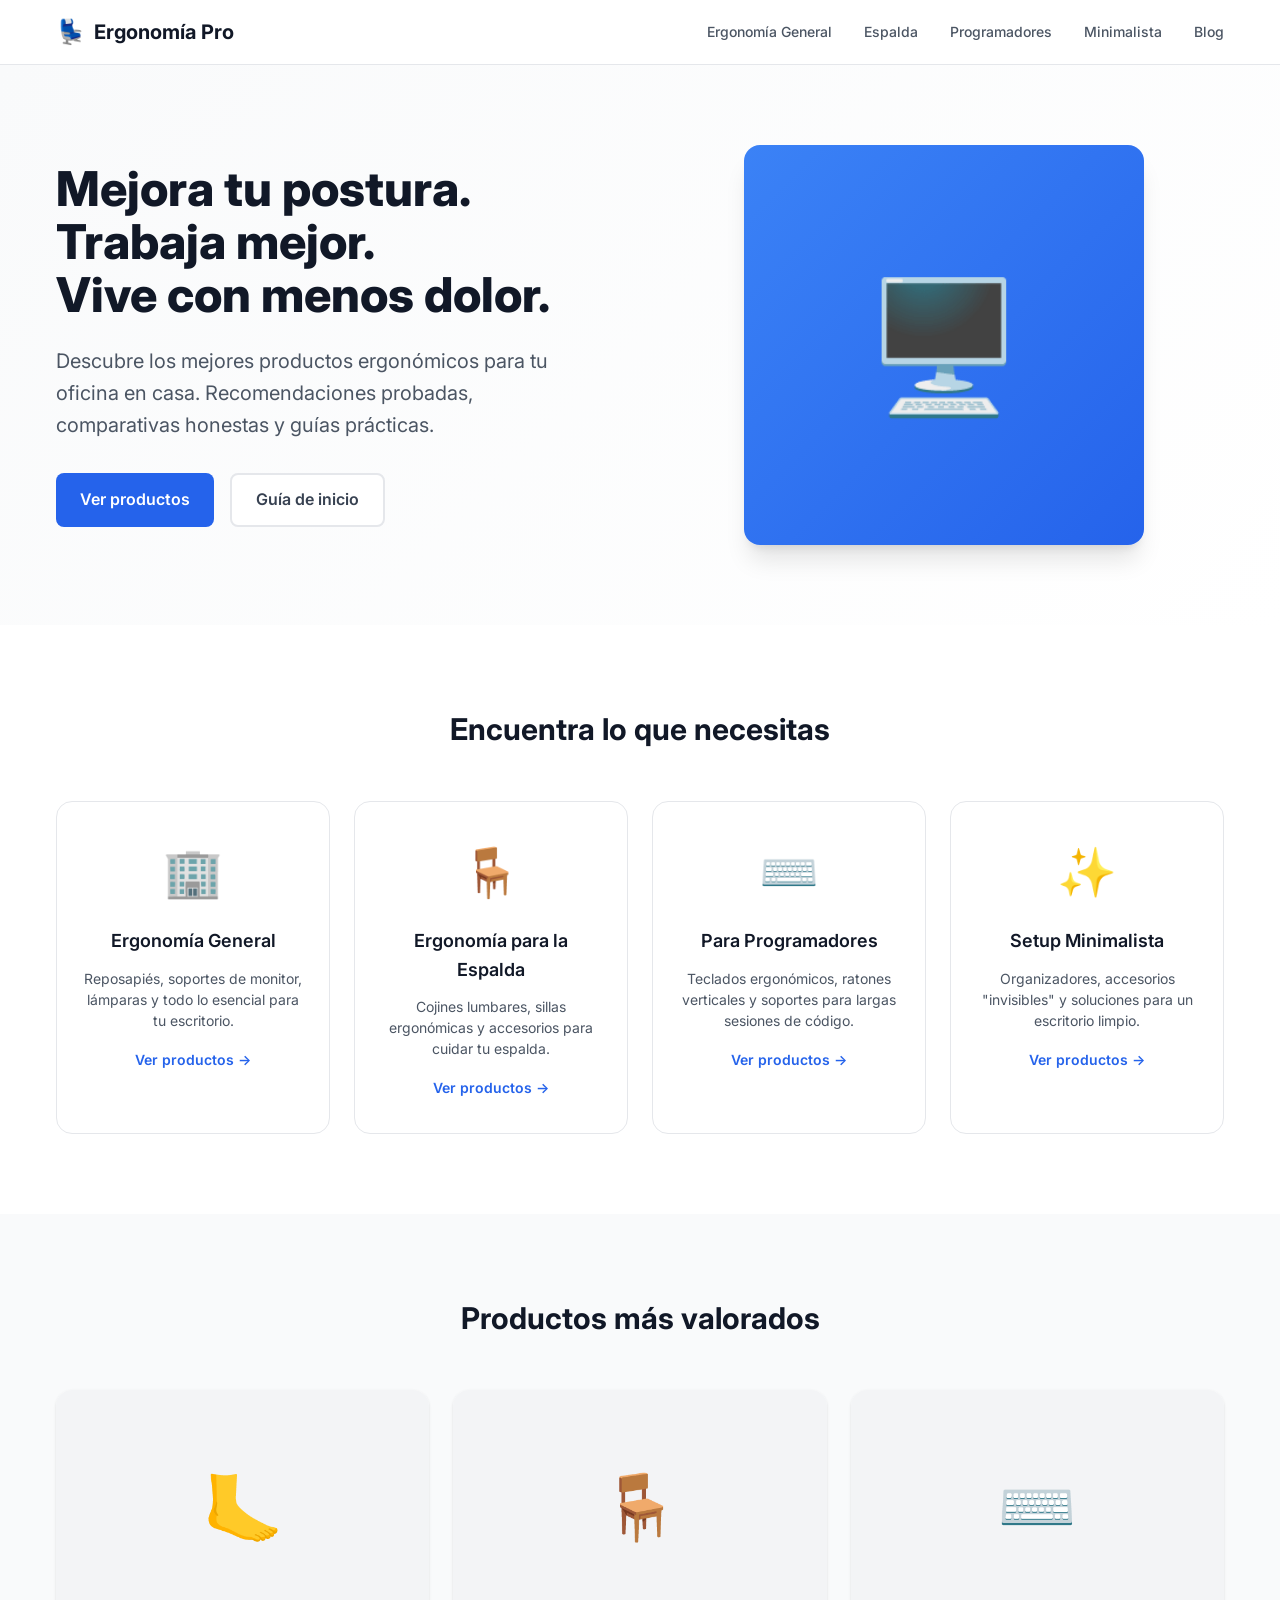
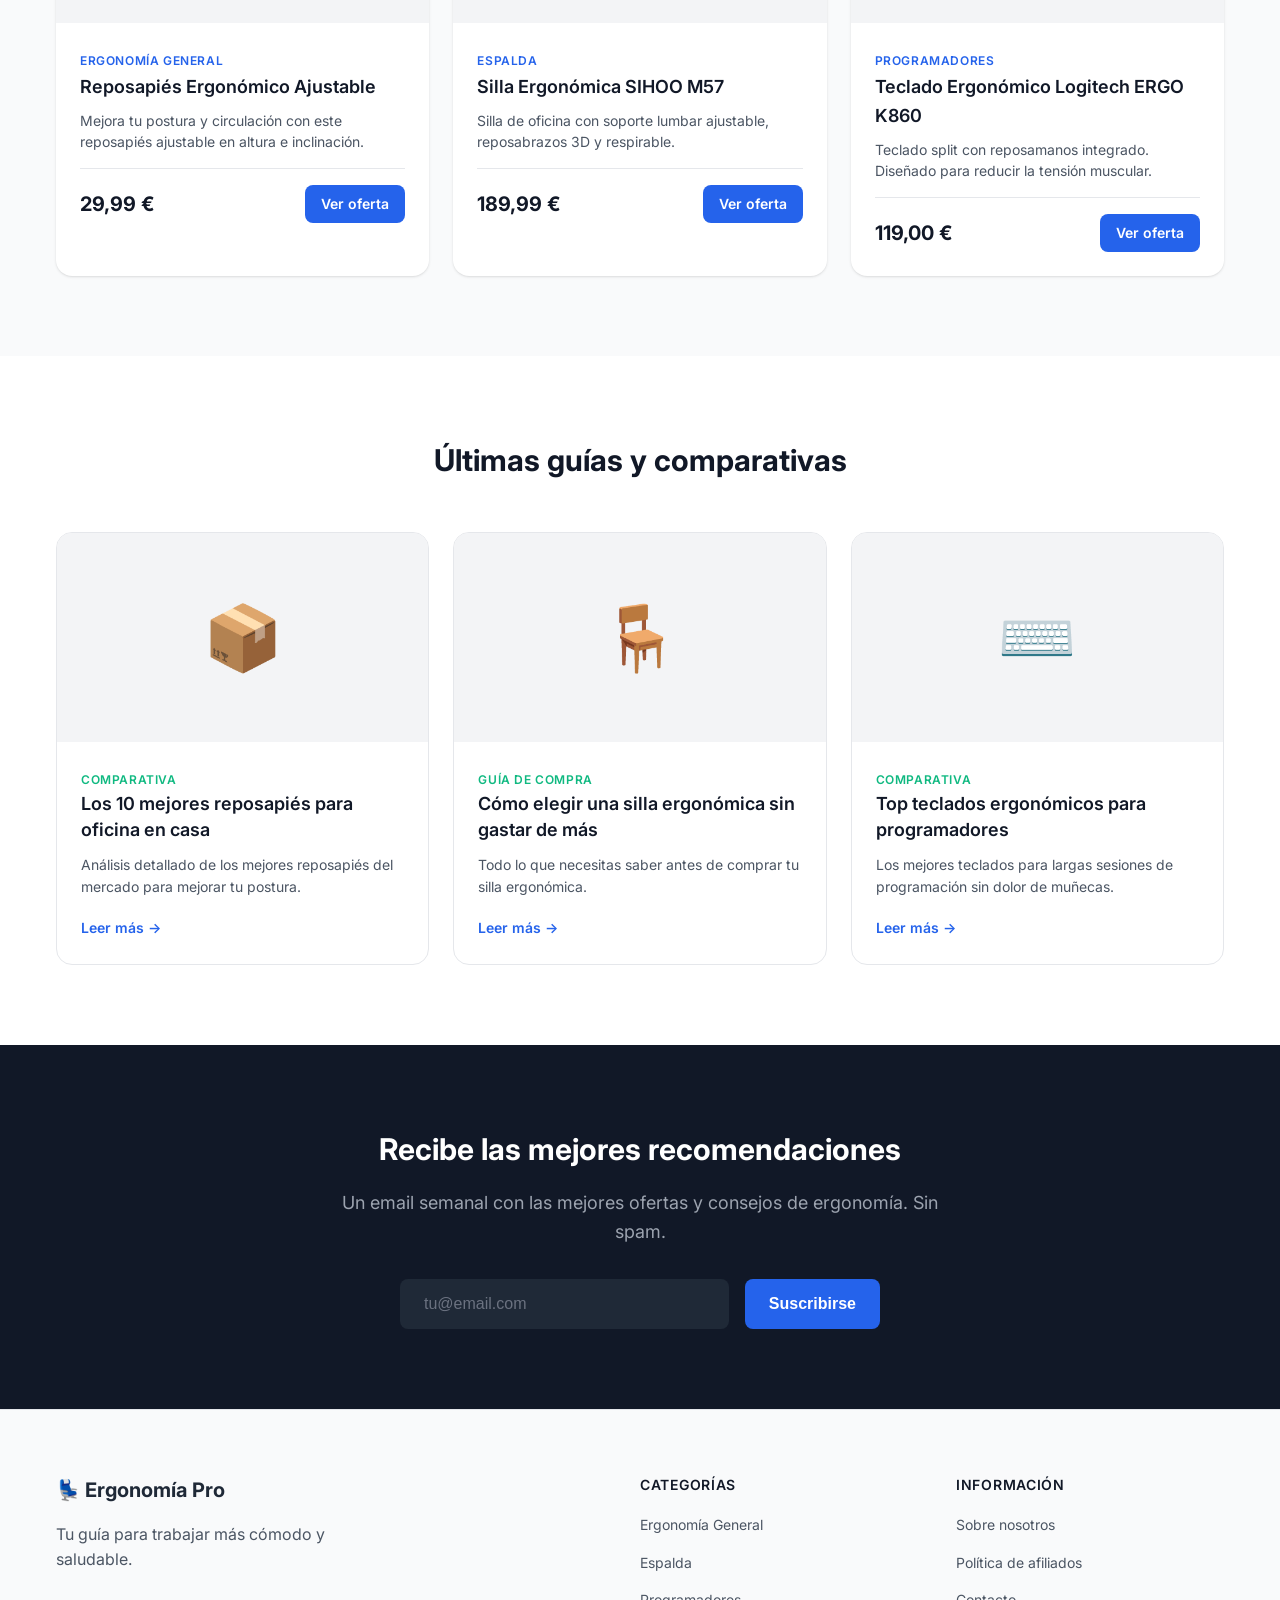
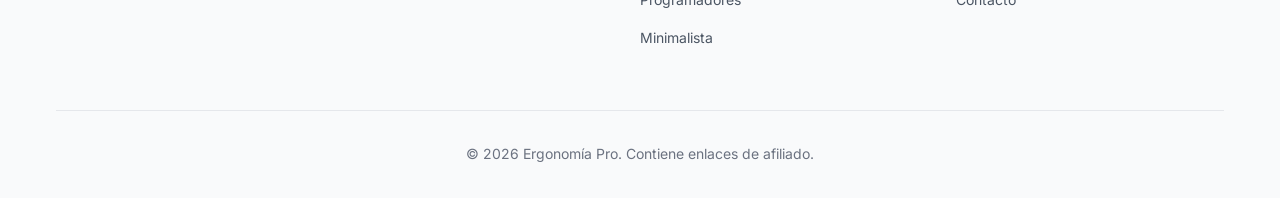
==== index.html @ 806cee35 "Initial commit: estructura base del sitio ergonomia-web" ====
<!DOCTYPE html>
<html lang="es">
<head>
    <meta charset="UTF-8">
    <meta name="viewport" content="width=device-width, initial-scale=1.0">
    <meta name="description" content="Descubre los mejores productos ergonómicos para tu oficina. Trabaja más cómodo, reduce el dolor y mejora tu postura con nuestras recomendaciones.">
    <title>Ergonomía Pro | Mejora tu postura, trabaja mejor</title>
    <link rel="stylesheet" href="css/styles.css">
    <link rel="preconnect" href="https://fonts.googleapis.com">
    <link rel="preconnect" href="https://fonts.gstatic.com" crossorigin>
    <link href="https://fonts.googleapis.com/css2?family=Inter:wght@400;500;600;700&display=swap" rel="stylesheet">
</head>
<body>
    <!-- Header -->
    <header class="header">
        <div class="container">
            <nav class="nav">
                <a href="/" class="logo">
                    <span class="logo-icon">💺</span>
                    <span class="logo-text">Ergonomía Pro</span>
                </a>
                <button class="nav-toggle" aria-label="Menú" id="navToggle">
                    <span></span>
                    <span></span>
                    <span></span>
                </button>
                <ul class="nav-menu" id="navMenu">
                    <li><a href="categorias/general.html">Ergonomía General</a></li>
                    <li><a href="categorias/espalda.html">Espalda</a></li>
                    <li><a href="categorias/programadores.html">Programadores</a></li>
                    <li><a href="categorias/minimalista.html">Minimalista</a></li>
                    <li><a href="articulos/">Blog</a></li>
                </ul>
            </nav>
        </div>
    </header>

    <!-- Hero Section -->
    <section class="hero">
        <div class="container">
            <div class="hero-content">
                <h1>Mejora tu postura.<br>Trabaja mejor.<br>Vive con menos dolor.</h1>
                <p class="hero-subtitle">Descubre los mejores productos ergonómicos para tu oficina en casa. Recomendaciones probadas, comparativas honestas y guías prácticas.</p>
                <div class="hero-cta">
                    <a href="#categorias" class="btn btn-primary">Ver productos</a>
                    <a href="articulos/guia-completa-escritorio.html" class="btn btn-secondary">Guía de inicio</a>
                </div>
            </div>
            <div class="hero-image">
                <div class="hero-placeholder">🖥️</div>
            </div>
        </div>
    </section>

    <!-- Categorías Destacadas -->
    <section class="categories" id="categorias">
        <div class="container">
            <h2 class="section-title">Encuentra lo que necesitas</h2>
            <div class="categories-grid">
                <!-- Ergonomía General -->
                <a href="categorias/general.html" class="category-card">
                    <div class="category-icon">🏢</div>
                    <h3>Ergonomía General</h3>
                    <p>Reposapiés, soportes de monitor, lámparas y todo lo esencial para tu escritorio.</p>
                    <span class="category-link">Ver productos →</span>
                </a>

                <!-- Espalda -->
                <a href="categorias/espalda.html" class="category-card">
                    <div class="category-icon">🪑</div>
                    <h3>Ergonomía para la Espalda</h3>
                    <p>Cojines lumbares, sillas ergonómicas y accesorios para cuidar tu espalda.</p>
                    <span class="category-link">Ver productos →</span>
                </a>

                <!-- Programadores -->
                <a href="categorias/programadores.html" class="category-card">
                    <div class="category-icon">⌨️</div>
                    <h3>Para Programadores</h3>
                    <p>Teclados ergonómicos, ratones verticales y soportes para largas sesiones de código.</p>
                    <span class="category-link">Ver productos →</span>
                </a>

                <!-- Minimalista -->
                <a href="categorias/minimalista.html" class="category-card">
                    <div class="category-icon">✨</div>
                    <h3>Setup Minimalista</h3>
                    <p>Organizadores, accesorios "invisibles" y soluciones para un escritorio limpio.</p>
                    <span class="category-link">Ver productos →</span>
                </a>
            </div>
        </div>
    </section>

    <!-- Productos Destacados -->
    <section class="featured-products">
        <div class="container">
            <h2 class="section-title">Productos más valorados</h2>
            <div class="products-grid" id="featuredProducts">
                <!-- Los productos se cargarán dinámicamente con JS -->
            </div>
        </div>
    </section>

    <!-- Artículos Recientes -->
    <section class="latest-articles">
        <div class="container">
            <h2 class="section-title">Últimas guías y comparativas</h2>
            <div class="articles-grid">
                <article class="article-card">
                    <div class="article-image">📦</div>
                    <div class="article-content">
                        <span class="article-category">Comparativa</span>
                        <h3>Los 10 mejores reposapiés para oficina en casa</h3>
                        <p>Análisis detallado de los mejores reposapiés del mercado para mejorar tu postura.</p>
                        <a href="articulos/mejores-reposapies.html" class="article-link">Leer más →</a>
                    </div>
                </article>

                <article class="article-card">
                    <div class="article-image">🪑</div>
                    <div class="article-content">
                        <span class="article-category">Guía de compra</span>
                        <h3>Cómo elegir una silla ergonómica sin gastar de más</h3>
                        <p>Todo lo que necesitas saber antes de comprar tu silla ergonómica.</p>
                        <a href="articulos/como-elegir-silla-ergonomica.html" class="article-link">Leer más →</a>
                    </div>
                </article>

                <article class="article-card">
                    <div class="article-image">⌨️</div>
                    <div class="article-content">
                        <span class="article-category">Comparativa</span>
                        <h3>Top teclados ergonómicos para programadores</h3>
                        <p>Los mejores teclados para largas sesiones de programación sin dolor de muñecas.</p>
                        <a href="articulos/teclados-ergonomicos-programadores.html" class="article-link">Leer más →</a>
                    </div>
                </article>
            </div>
        </div>
    </section>

    <!-- Newsletter -->
    <section class="newsletter">
        <div class="container">
            <div class="newsletter-content">
                <h2>Recibe las mejores recomendaciones</h2>
                <p>Un email semanal con las mejores ofertas y consejos de ergonomía. Sin spam.</p>
                <form class="newsletter-form" id="newsletterForm">
                    <input type="email" placeholder="tu@email.com" required aria-label="Tu email">
                    <button type="submit" class="btn btn-primary">Suscribirse</button>
                </form>
            </div>
        </div>
    </section>

    <!-- Footer -->
    <footer class="footer">
        <div class="container">
            <div class="footer-grid">
                <div class="footer-brand">
                    <span class="logo-icon">💺</span>
                    <span class="logo-text">Ergonomía Pro</span>
                    <p>Tu guía para trabajar más cómodo y saludable.</p>
                </div>
                <div class="footer-links">
                    <h4>Categorías</h4>
                    <ul>
                        <li><a href="categorias/general.html">Ergonomía General</a></li>
                        <li><a href="categorias/espalda.html">Espalda</a></li>
                        <li><a href="categorias/programadores.html">Programadores</a></li>
                        <li><a href="categorias/minimalista.html">Minimalista</a></li>
                    </ul>
                </div>
                <div class="footer-links">
                    <h4>Información</h4>
                    <ul>
                        <li><a href="sobre.html">Sobre nosotros</a></li>
                        <li><a href="afiliados.html">Política de afiliados</a></li>
                        <li><a href="contacto.html">Contacto</a></li>
                    </ul>
                </div>
            </div>
            <div class="footer-bottom">
                <p>&copy; 2026 Ergonomía Pro. Contiene enlaces de afiliado.</p>
            </div>
        </div>
    </footer>

    <script src="js/main.js"></script>
</body>
</html>
---- css/styles.css ----
/* ============================================
   ERGONOMÍA PRO - Estilos Principales
   ============================================ */

/* ─── Variables CSS ──────────────────────── */
:root {
    /* Colores principales */
    --color-primary: #2563eb;
    --color-primary-dark: #1d4ed8;
    --color-primary-light: #3b82f6;
    
    /* Colores secundarios */
    --color-secondary: #10b981;
    --color-secondary-dark: #059669;
    
    /* Colores neutros */
    --color-gray-50: #f9fafb;
    --color-gray-100: #f3f4f6;
    --color-gray-200: #e5e7eb;
    --color-gray-300: #d1d5db;
    --color-gray-400: #9ca3af;
    --color-gray-500: #6b7280;
    --color-gray-600: #4b5563;
    --color-gray-700: #374151;
    --color-gray-800: #1f2937;
    --color-gray-900: #111827;
    
    /* Colores de estado */
    --color-success: #22c55e;
    --color-warning: #f59e0b;
    --color-error: #ef4444;
    
    /* Tipografía */
    --font-family: 'Inter', -apple-system, BlinkMacSystemFont, 'Segoe UI', sans-serif;
    --font-size-xs: 0.75rem;
    --font-size-sm: 0.875rem;
    --font-size-base: 1rem;
    --font-size-lg: 1.125rem;
    --font-size-xl: 1.25rem;
    --font-size-2xl: 1.5rem;
    --font-size-3xl: 1.875rem;
    --font-size-4xl: 2.25rem;
    --font-size-5xl: 3rem;
    
    /* Espaciado */
    --spacing-1: 0.25rem;
    --spacing-2: 0.5rem;
    --spacing-3: 0.75rem;
    --spacing-4: 1rem;
    --spacing-5: 1.25rem;
    --spacing-6: 1.5rem;
    --spacing-8: 2rem;
    --spacing-10: 2.5rem;
    --spacing-12: 3rem;
    --spacing-16: 4rem;
    --spacing-20: 5rem;
    
    /* Layout */
    --container-max-width: 1200px;
    --container-padding: 1rem;
    --border-radius: 0.5rem;
    --border-radius-lg: 1rem;
    
    /* Sombras */
    --shadow-sm: 0 1px 2px 0 rgb(0 0 0 / 0.05);
    --shadow: 0 1px 3px 0 rgb(0 0 0 / 0.1), 0 1px 2px -1px rgb(0 0 0 / 0.1);
    --shadow-md: 0 4px 6px -1px rgb(0 0 0 / 0.1), 0 2px 4px -2px rgb(0 0 0 / 0.1);
    --shadow-lg: 0 10px 15px -3px rgb(0 0 0 / 0.1), 0 4px 6px -4px rgb(0 0 0 / 0.1);
    --shadow-xl: 0 20px 25px -5px rgb(0 0 0 / 0.1), 0 8px 10px -6px rgb(0 0 0 / 0.1);
    
    /* Transiciones */
    --transition-fast: 150ms ease;
    --transition-base: 250ms ease;
}

/* ─── Reset y Base ───────────────────────── */
*, *::before, *::after {
    box-sizing: border-box;
    margin: 0;
    padding: 0;
}

html {
    scroll-behavior: smooth;
}

body {
    font-family: var(--font-family);
    font-size: var(--font-size-base);
    line-height: 1.6;
    color: var(--color-gray-800);
    background-color: #ffffff;
}

img {
    max-width: 100%;
    height: auto;
    display: block;
}

a {
    color: inherit;
    text-decoration: none;
}

ul {
    list-style: none;
}

/* ─── Utilidades ─────────────────────────── */
.container {
    max-width: var(--container-max-width);
    margin: 0 auto;
    padding: 0 var(--container-padding);
}

.section-title {
    font-size: var(--font-size-3xl);
    font-weight: 700;
    text-align: center;
    margin-bottom: var(--spacing-12);
    color: var(--color-gray-900);
}

@media (max-width: 768px) {
    .section-title {
        font-size: var(--font-size-2xl);
        margin-bottom: var(--spacing-8);
    }
}

/* ─── Botones ────────────────────────────── */
.btn {
    display: inline-flex;
    align-items: center;
    justify-content: center;
    padding: var(--spacing-3) var(--spacing-6);
    font-size: var(--font-size-base);
    font-weight: 600;
    border-radius: var(--border-radius);
    transition: all var(--transition-fast);
    cursor: pointer;
    border: none;
}

.btn-primary {
    background-color: var(--color-primary);
    color: white;
}

.btn-primary:hover {
    background-color: var(--color-primary-dark);
    transform: translateY(-1px);
    box-shadow: var(--shadow-md);
}

.btn-secondary {
    background-color: white;
    color: var(--color-gray-700);
    border: 2px solid var(--color-gray-200);
}

.btn-secondary:hover {
    border-color: var(--color-gray-300);
    background-color: var(--color-gray-50);
}

/* ─── Header ─────────────────────────────── */
.header {
    position: sticky;
    top: 0;
    background-color: rgba(255, 255, 255, 0.95);
    backdrop-filter: blur(10px);
    border-bottom: 1px solid var(--color-gray-200);
    z-index: 100;
}

.nav {
    display: flex;
    align-items: center;
    justify-content: space-between;
    height: 64px;
}

.logo {
    display: flex;
    align-items: center;
    gap: var(--spacing-2);
    font-weight: 700;
    font-size: var(--font-size-xl);
    color: var(--color-gray-900);
}

.logo-icon {
    font-size: 1.5rem;
}

.nav-menu {
    display: flex;
    gap: var(--spacing-8);
}

.nav-menu a {
    font-size: var(--font-size-sm);
    font-weight: 500;
    color: var(--color-gray-600);
    transition: color var(--transition-fast);
}

.nav-menu a:hover {
    color: var(--color-primary);
}

.nav-toggle {
    display: none;
    flex-direction: column;
    gap: 4px;
    background: none;
    border: none;
    cursor: pointer;
    padding: var(--spacing-2);
}

.nav-toggle span {
    display: block;
    width: 24px;
    height: 2px;
    background-color: var(--color-gray-700);
    transition: all var(--transition-fast);
}

@media (max-width: 768px) {
    .nav-menu {
        position: fixed;
        top: 64px;
        left: 0;
        right: 0;
        background-color: white;
        flex-direction: column;
        padding: var(--spacing-6);
        gap: var(--spacing-4);
        border-bottom: 1px solid var(--color-gray-200);
        transform: translateY(-100%);
        opacity: 0;
        visibility: hidden;
        transition: all var(--transition-base);
    }
    
    .nav-menu.active {
        transform: translateY(0);
        opacity: 1;
        visibility: visible;
    }
    
    .nav-toggle {
        display: flex;
    }
}

/* ─── Hero Section ───────────────────────── */
.hero {
    padding: var(--spacing-20) 0;
    background: linear-gradient(135deg, var(--color-gray-50) 0%, #ffffff 100%);
}

.hero .container {
    display: grid;
    grid-template-columns: 1fr 1fr;
    gap: var(--spacing-12);
    align-items: center;
}

.hero h1 {
    font-size: var(--font-size-5xl);
    font-weight: 800;
    line-height: 1.1;
    color: var(--color-gray-900);
    margin-bottom: var(--spacing-6);
}

.hero-subtitle {
    font-size: var(--font-size-xl);
    color: var(--color-gray-600);
    margin-bottom: var(--spacing-8);
    max-width: 540px;
}

.hero-cta {
    display: flex;
    gap: var(--spacing-4);
}

.hero-image {
    display: flex;
    justify-content: center;
    align-items: center;
}

.hero-placeholder {
    width: 100%;
    max-width: 400px;
    aspect-ratio: 1;
    background: linear-gradient(135deg, var(--color-primary-light) 0%, var(--color-primary) 100%);
    border-radius: var(--border-radius-lg);
    display: flex;
    align-items: center;
    justify-content: center;
    font-size: 8rem;
    box-shadow: var(--shadow-xl);
}

@media (max-width: 768px) {
    .hero {
        padding: var(--spacing-12) 0;
    }
    
    .hero .container {
        grid-template-columns: 1fr;
        text-align: center;
    }
    
    .hero h1 {
        font-size: var(--font-size-4xl);
    }
    
    .hero-subtitle {
        margin-left: auto;
        margin-right: auto;
    }
    
    .hero-cta {
        justify-content: center;
        flex-wrap: wrap;
    }
    
    .hero-image {
        order: -1;
    }
    
    .hero-placeholder {
        max-width: 200px;
        font-size: 4rem;
    }
}

/* ─── Categories Section ─────────────────── */
.categories {
    padding: var(--spacing-20) 0;
}

.categories-grid {
    display: grid;
    grid-template-columns: repeat(4, 1fr);
    gap: var(--spacing-6);
}

.category-card {
    background-color: white;
    border: 1px solid var(--color-gray-200);
    border-radius: var(--border-radius-lg);
    padding: var(--spacing-8) var(--spacing-6);
    text-align: center;
    transition: all var(--transition-base);
}

.category-card:hover {
    border-color: var(--color-primary-light);
    box-shadow: var(--shadow-lg);
    transform: translateY(-4px);
}

.category-icon {
    font-size: 3rem;
    margin-bottom: var(--spacing-4);
}

.category-card h3 {
    font-size: var(--font-size-lg);
    font-weight: 600;
    color: var(--color-gray-900);
    margin-bottom: var(--spacing-3);
}

.category-card p {
    font-size: var(--font-size-sm);
    color: var(--color-gray-600);
    margin-bottom: var(--spacing-4);
    line-height: 1.5;
}

.category-link {
    font-size: var(--font-size-sm);
    font-weight: 600;
    color: var(--color-primary);
}

@media (max-width: 1024px) {
    .categories-grid {
        grid-template-columns: repeat(2, 1fr);
    }
}

@media (max-width: 640px) {
    .categories-grid {
        grid-template-columns: 1fr;
    }
}

/* ─── Featured Products ──────────────────── */
.featured-products {
    padding: var(--spacing-20) 0;
    background-color: var(--color-gray-50);
}

.products-grid {
    display: grid;
    grid-template-columns: repeat(3, 1fr);
    gap: var(--spacing-6);
}

.product-card {
    background-color: white;
    border-radius: var(--border-radius-lg);
    overflow: hidden;
    box-shadow: var(--shadow);
    transition: all var(--transition-base);
}

.product-card:hover {
    box-shadow: var(--shadow-lg);
    transform: translateY(-4px);
}

.product-image {
    aspect-ratio: 16/10;
    background-color: var(--color-gray-100);
    display: flex;
    align-items: center;
    justify-content: center;
    font-size: 4rem;
}

.product-content {
    padding: var(--spacing-6);
}

.product-category {
    font-size: var(--font-size-xs);
    font-weight: 600;
    text-transform: uppercase;
    letter-spacing: 0.05em;
    color: var(--color-primary);
    margin-bottom: var(--spacing-2);
}

.product-card h3 {
    font-size: var(--font-size-lg);
    font-weight: 600;
    color: var(--color-gray-900);
    margin-bottom: var(--spacing-2);
}

.product-description {
    font-size: var(--font-size-sm);
    color: var(--color-gray-600);
    margin-bottom: var(--spacing-4);
    line-height: 1.5;
}

.product-meta {
    display: flex;
    align-items: center;
    justify-content: space-between;
    margin-top: var(--spacing-4);
    padding-top: var(--spacing-4);
    border-top: 1px solid var(--color-gray-200);
}

.product-price {
    font-size: var(--font-size-xl);
    font-weight: 700;
    color: var(--color-gray-900);
}

.product-button {
    padding: var(--spacing-2) var(--spacing-4);
    font-size: var(--font-size-sm);
}

@media (max-width: 1024px) {
    .products-grid {
        grid-template-columns: repeat(2, 1fr);
    }
}

@media (max-width: 640px) {
    .products-grid {
        grid-template-columns: 1fr;
    }
}

/* ─── Latest Articles ────────────────────── */
.latest-articles {
    padding: var(--spacing-20) 0;
}

.articles-grid {
    display: grid;
    grid-template-columns: repeat(3, 1fr);
    gap: var(--spacing-6);
}

.article-card {
    background-color: white;
    border: 1px solid var(--color-gray-200);
    border-radius: var(--border-radius-lg);
    overflow: hidden;
    transition: all var(--transition-base);
}

.article-card:hover {
    border-color: var(--color-gray-300);
    box-shadow: var(--shadow-md);
}

.article-image {
    aspect-ratio: 16/9;
    background-color: var(--color-gray-100);
    display: flex;
    align-items: center;
    justify-content: center;
    font-size: 4rem;
}

.article-content {
    padding: var(--spacing-6);
}

.article-category {
    font-size: var(--font-size-xs);
    font-weight: 600;
    text-transform: uppercase;
    letter-spacing: 0.05em;
    color: var(--color-secondary);
    margin-bottom: var(--spacing-2);
}

.article-card h3 {
    font-size: var(--font-size-lg);
    font-weight: 600;
    color: var(--color-gray-900);
    margin-bottom: var(--spacing-3);
    line-height: 1.4;
}

.article-card p {
    font-size: var(--font-size-sm);
    color: var(--color-gray-600);
    margin-bottom: var(--spacing-4);
    line-height: 1.6;
}

.article-link {
    font-size: var(--font-size-sm);
    font-weight: 600;
    color: var(--color-primary);
}

.article-link:hover {
    text-decoration: underline;
}

@media (max-width: 1024px) {
    .articles-grid {
        grid-template-columns: repeat(2, 1fr);
    }
}

@media (max-width: 640px) {
    .articles-grid {
        grid-template-columns: 1fr;
    }
}

/* ─── Newsletter ─────────────────────────── */
.newsletter {
    padding: var(--spacing-20) 0;
    background-color: var(--color-gray-900);
    color: white;
}

.newsletter-content {
    max-width: 600px;
    margin: 0 auto;
    text-align: center;
}

.newsletter h2 {
    font-size: var(--font-size-3xl);
    font-weight: 700;
    margin-bottom: var(--spacing-4);
}

.newsletter p {
    font-size: var(--font-size-lg);
    color: var(--color-gray-400);
    margin-bottom: var(--spacing-8);
}

.newsletter-form {
    display: flex;
    gap: var(--spacing-4);
    max-width: 480px;
    margin: 0 auto;
}

.newsletter-form input {
    flex: 1;
    padding: var(--spacing-4) var(--spacing-6);
    font-size: var(--font-size-base);
    border: none;
    border-radius: var(--border-radius);
    background-color: var(--color-gray-800);
    color: white;
}

.newsletter-form input::placeholder {
    color: var(--color-gray-500);
}

.newsletter-form input:focus {
    outline: 2px solid var(--color-primary);
    outline-offset: 2px;
}

@media (max-width: 640px) {
    .newsletter-form {
        flex-direction: column;
    }
    
    .newsletter h2 {
        font-size: var(--font-size-2xl);
    }
}

/* ─── Footer ─────────────────────────────── */
.footer {
    padding: var(--spacing-16) 0 var(--spacing-8);
    background-color: var(--color-gray-50);
    border-top: 1px solid var(--color-gray-200);
}

.footer-grid {
    display: grid;
    grid-template-columns: 2fr 1fr 1fr;
    gap: var(--spacing-12);
    margin-bottom: var(--spacing-12);
}

.footer-brand .logo-icon,
.footer-brand .logo-text {
    font-size: var(--font-size-xl);
    font-weight: 700;
}

.footer-brand p {
    margin-top: var(--spacing-4);
    color: var(--color-gray-600);
    max-width: 280px;
}

.footer-links h4 {
    font-size: var(--font-size-sm);
    font-weight: 600;
    text-transform: uppercase;
    letter-spacing: 0.05em;
    color: var(--color-gray-900);
    margin-bottom: var(--spacing-4);
}

.footer-links li {
    margin-bottom: var(--spacing-3);
}

.footer-links a {
    font-size: var(--font-size-sm);
    color: var(--color-gray-600);
    transition: color var(--transition-fast);
}

.footer-links a:hover {
    color: var(--color-primary);
}

.footer-bottom {
    padding-top: var(--spacing-8);
    border-top: 1px solid var(--color-gray-200);
    text-align: center;
}

.footer-bottom p {
    font-size: var(--font-size-sm);
    color: var(--color-gray-500);
}

@media (max-width: 768px) {
    .footer-grid {
        grid-template-columns: 1fr;
        gap: var(--spacing-8);
    }
    
    .footer-brand p {
        max-width: none;
    }
}
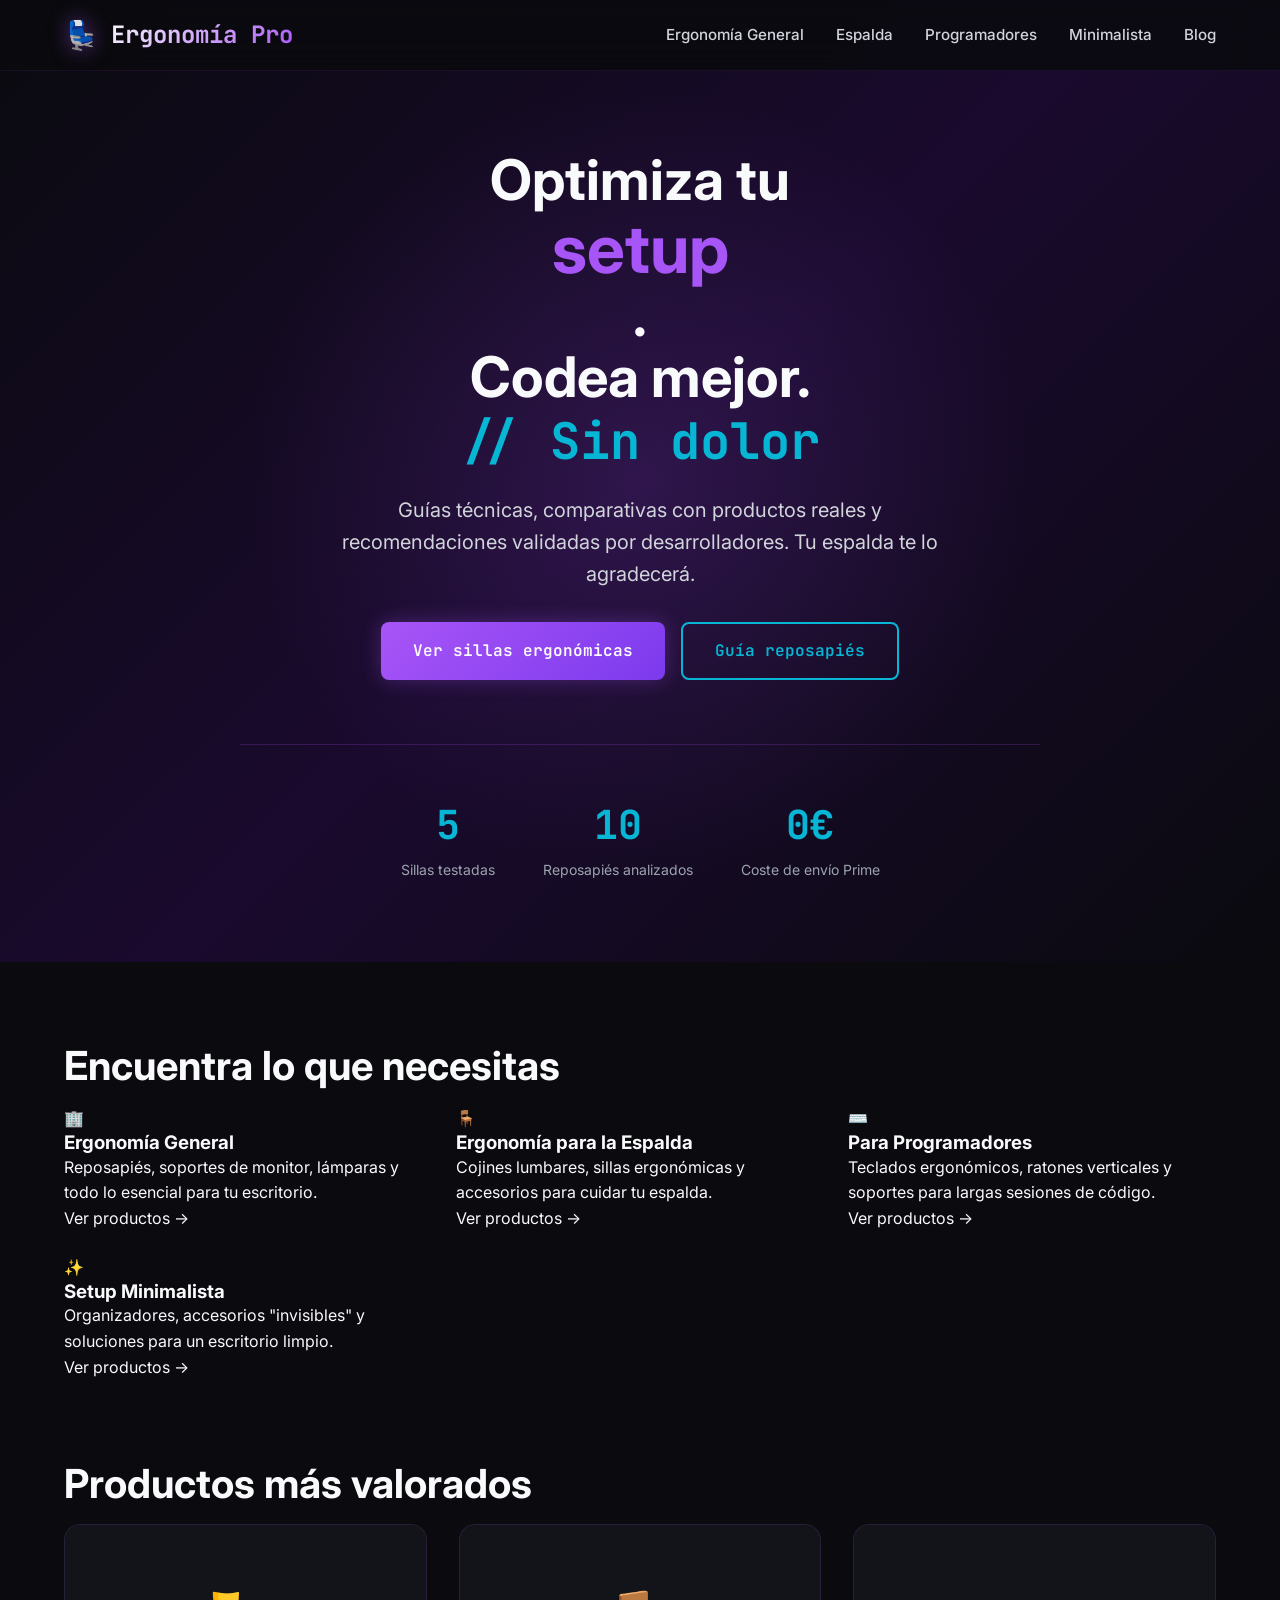
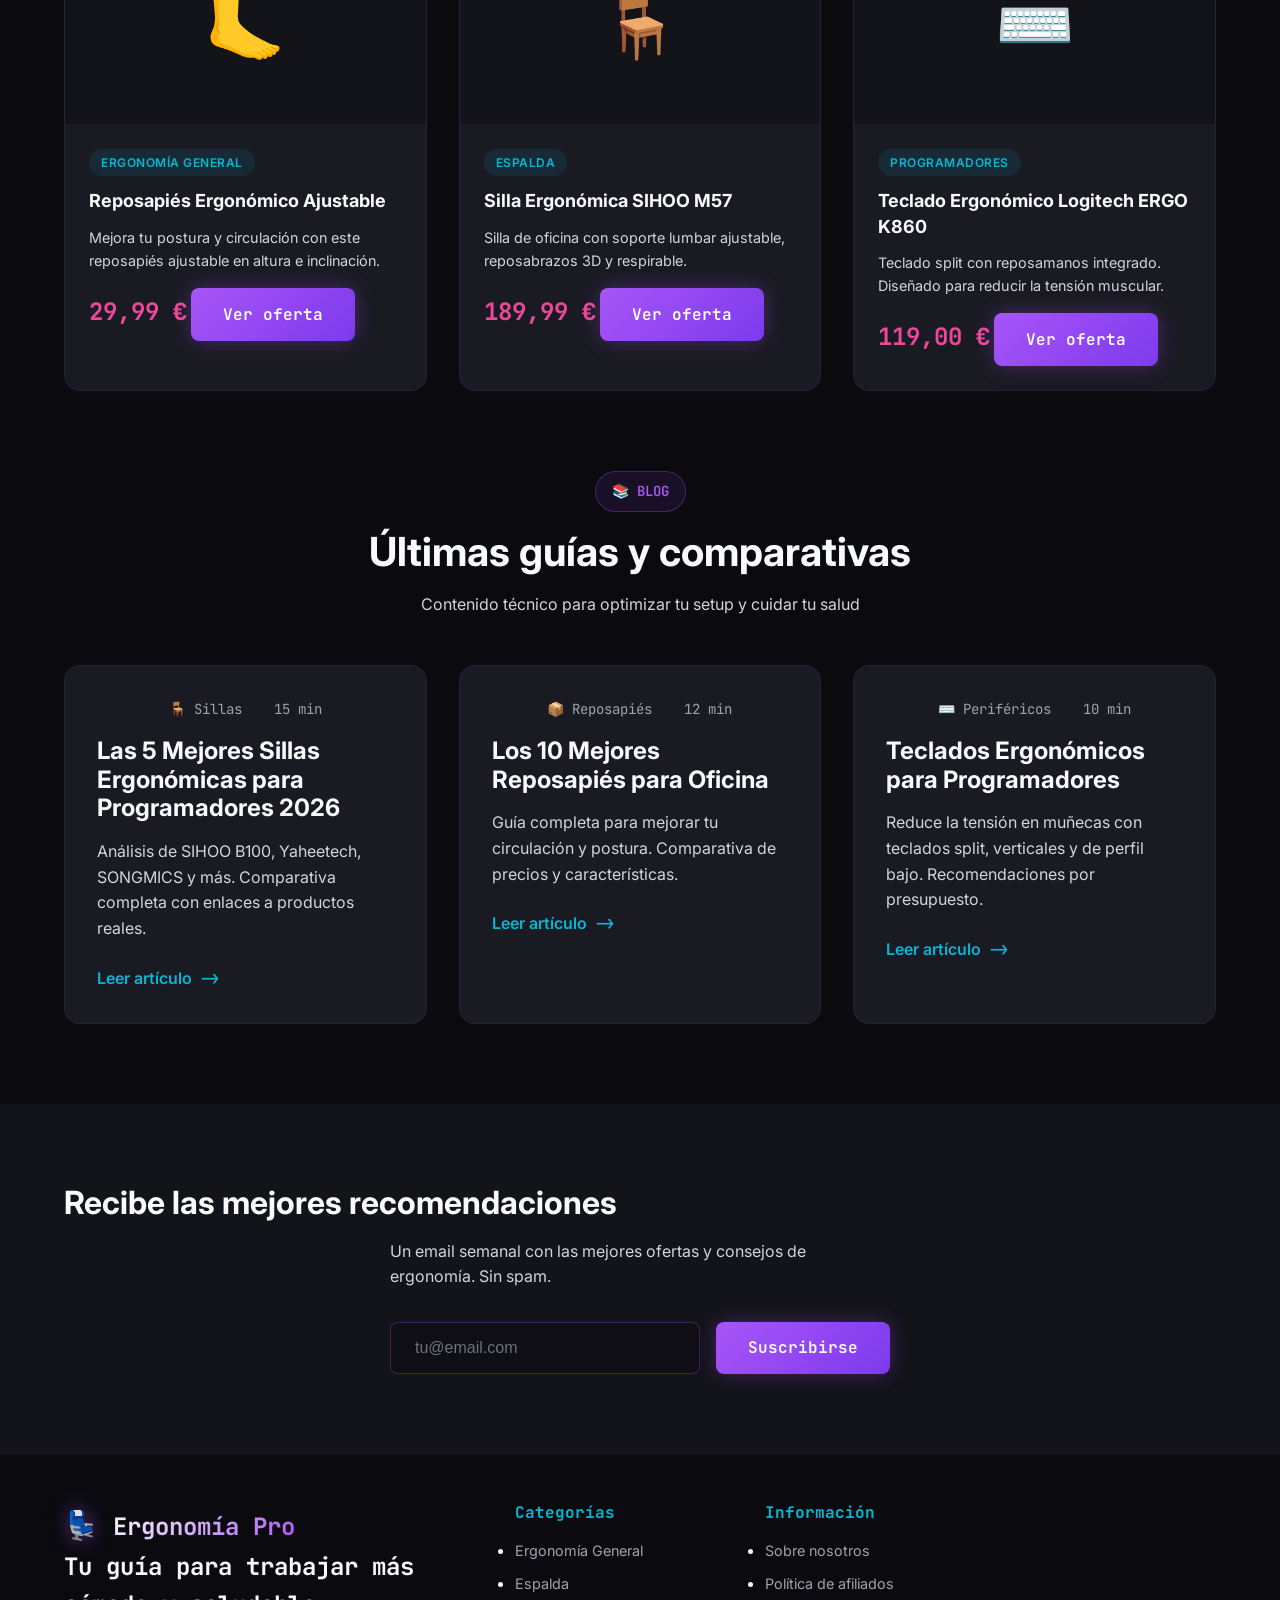
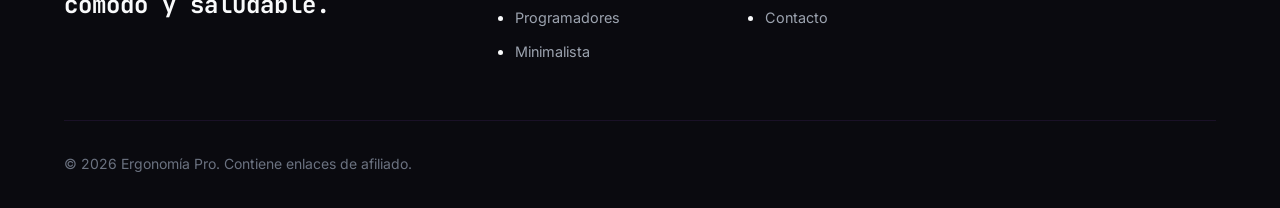
==== commit d1cf1093: "Tema Dark Tech: nuevo CSS + artículo sillas + todas las páginas actualizadas" ====
--- a/index.html
+++ b/index.html
@@ -5,10 +5,10 @@
     <meta name="viewport" content="width=device-width, initial-scale=1.0">
     <meta name="description" content="Descubre los mejores productos ergonómicos para tu oficina. Trabaja más cómodo, reduce el dolor y mejora tu postura con nuestras recomendaciones.">
     <title>Ergonomía Pro | Mejora tu postura, trabaja mejor</title>
-    <link rel="stylesheet" href="css/styles.css">
+    <link rel="stylesheet" href="./css/styles-dark.css">
     <link rel="preconnect" href="https://fonts.googleapis.com">
     <link rel="preconnect" href="https://fonts.gstatic.com" crossorigin>
-    <link href="https://fonts.googleapis.com/css2?family=Inter:wght@400;500;600;700&display=swap" rel="stylesheet">
+    <link href="https://fonts.googleapis.com/css2?family=Inter:wght@400;500;600;700&family=JetBrains+Mono:wght@400;500;600;700&display=swap" rel="stylesheet">
 </head>
 <body>
     <!-- Header -->
@@ -25,11 +25,11 @@
                     <span></span>
                 </button>
                 <ul class="nav-menu" id="navMenu">
-                    <li><a href="categorias/general.html">Ergonomía General</a></li>
+                    <li><a href="./categorias/general.html">Ergonomía General</a></li>
                     <li><a href="categorias/espalda.html">Espalda</a></li>
                     <li><a href="categorias/programadores.html">Programadores</a></li>
                     <li><a href="categorias/minimalista.html">Minimalista</a></li>
-                    <li><a href="articulos/">Blog</a></li>
+                    <li><a href="./articulos/">Blog</a></li>
                 </ul>
             </nav>
         </div>
@@ -39,15 +39,26 @@
     <section class="hero">
         <div class="container">
             <div class="hero-content">
-                <h1>Mejora tu postura.<br>Trabaja mejor.<br>Vive con menos dolor.</h1>
-                <p class="hero-subtitle">Descubre los mejores productos ergonómicos para tu oficina en casa. Recomendaciones probadas, comparativas honestas y guías prácticas.</p>
+                <h1>Optimiza tu <span class="highlight-violet">setup</span>.<br>Codea mejor.<br><span class="code-tag">// Sin dolor</span></h1>
+                <p class="hero-subtitle">Guías técnicas, comparativas con productos reales y recomendaciones validadas por desarrolladores. Tu espalda te lo agradecerá.</p>
                 <div class="hero-cta">
-                    <a href="#categorias" class="btn btn-primary">Ver productos</a>
-                    <a href="articulos/guia-completa-escritorio.html" class="btn btn-secondary">Guía de inicio</a>
-                </div>
-            </div>
-            <div class="hero-image">
-                <div class="hero-placeholder">🖥️</div>
+                    <a href="articulos/mejores-sillas-ergonomicas-2026.html" class="btn btn-primary">Ver sillas ergonómicas</a>
+                    <a href="articulos/mejores-reposapies-oficina.html" class="btn btn-secondary">Guía reposapiés</a>
+                </div>
+                <div class="hero-stats">
+                    <div class="stat">
+                        <span class="stat-number">5</span>
+                        <span class="stat-label">Sillas testadas</span>
+                    </div>
+                    <div class="stat">
+                        <span class="stat-number">10</span>
+                        <span class="stat-label">Reposapiés analizados</span>
+                    </div>
+                    <div class="stat">
+                        <span class="stat-number">0€</span>
+                        <span class="stat-label">Coste de envío Prime</span>
+                    </div>
+                </div>
             </div>
         </div>
     </section>
@@ -103,38 +114,42 @@
     </section>
 
     <!-- Artículos Recientes -->
-    <section class="latest-articles">
-        <div class="container">
-            <h2 class="section-title">Últimas guías y comparativas</h2>
+    <section class="articles">
+        <div class="container">
+            <div class="section-header">
+                <span class="section-tag">📚 BLOG</span>
+                <h2 class="section-title">Últimas guías y comparativas</h2>
+                <p class="section-subtitle">Contenido técnico para optimizar tu setup y cuidar tu salud</p>
+            </div>
             <div class="articles-grid">
                 <article class="article-card">
-                    <div class="article-image">📦</div>
-                    <div class="article-content">
-                        <span class="article-category">Comparativa</span>
-                        <h3>Los 10 mejores reposapiés para oficina en casa</h3>
-                        <p>Análisis detallado de los mejores reposapiés del mercado para mejorar tu postura.</p>
-                        <a href="articulos/mejores-reposapies.html" class="article-link">Leer más →</a>
-                    </div>
+                    <div class="article-meta">
+                        <span>🪑 Sillas</span>
+                        <span>15 min</span>
+                    </div>
+                    <h3><a href="articulos/mejores-sillas-ergonomicas-2026.html">Las 5 Mejores Sillas Ergonómicas para Programadores 2026</a></h3>
+                    <p>Análisis de SIHOO B100, Yaheetech, SONGMICS y más. Comparativa completa con enlaces a productos reales.</p>
+                    <a href="articulos/mejores-sillas-ergonomicas-2026.html" class="read-more">Leer artículo</a>
                 </article>
 
                 <article class="article-card">
-                    <div class="article-image">🪑</div>
-                    <div class="article-content">
-                        <span class="article-category">Guía de compra</span>
-                        <h3>Cómo elegir una silla ergonómica sin gastar de más</h3>
-                        <p>Todo lo que necesitas saber antes de comprar tu silla ergonómica.</p>
-                        <a href="articulos/como-elegir-silla-ergonomica.html" class="article-link">Leer más →</a>
-                    </div>
+                    <div class="article-meta">
+                        <span>📦 Reposapiés</span>
+                        <span>12 min</span>
+                    </div>
+                    <h3><a href="articulos/mejores-reposapies-oficina.html">Los 10 Mejores Reposapiés para Oficina</a></h3>
+                    <p>Guía completa para mejorar tu circulación y postura. Comparativa de precios y características.</p>
+                    <a href="articulos/mejores-reposapies-oficina.html" class="read-more">Leer artículo</a>
                 </article>
 
                 <article class="article-card">
-                    <div class="article-image">⌨️</div>
-                    <div class="article-content">
-                        <span class="article-category">Comparativa</span>
-                        <h3>Top teclados ergonómicos para programadores</h3>
-                        <p>Los mejores teclados para largas sesiones de programación sin dolor de muñecas.</p>
-                        <a href="articulos/teclados-ergonomicos-programadores.html" class="article-link">Leer más →</a>
-                    </div>
+                    <div class="article-meta">
+                        <span>⌨️ Periféricos</span>
+                        <span>10 min</span>
+                    </div>
+                    <h3><a href="articulos/teclados-ergonomicos-programadores.html">Teclados Ergonómicos para Programadores</a></h3>
+                    <p>Reduce la tensión en muñecas con teclados split, verticales y de perfil bajo. Recomendaciones por presupuesto.</p>
+                    <a href="articulos/teclados-ergonomicos-programadores.html" class="read-more">Leer artículo</a>
                 </article>
             </div>
         </div>
@@ -175,9 +190,9 @@
                 <div class="footer-links">
                     <h4>Información</h4>
                     <ul>
-                        <li><a href="sobre.html">Sobre nosotros</a></li>
-                        <li><a href="afiliados.html">Política de afiliados</a></li>
-                        <li><a href="contacto.html">Contacto</a></li>
+                        <li><a href="./sobre.html">Sobre nosotros</a></li>
+                        <li><a href="./afiliados.html">Política de afiliados</a></li>
+                        <li><a href="./contacto.html">Contacto</a></li>
                     </ul>
                 </div>
             </div>
@@ -187,6 +202,6 @@
         </div>
     </footer>
 
-    <script src="js/main.js"></script>
+    <script src="./js/main.js"></script>
 </body>
 </html>
--- a/css/styles-dark.css
+++ b/css/styles-dark.css
@@ -0,0 +1,1154 @@
+/* ============================================
+   ERGONOMÍA PRO - DARK TECH THEME
+   Colores: Negro + Violeta + Cyan + Rosa
+   Para programadores y tech lovers
+   ============================================ */
+
+/* ─── CSS Variables ──────────────────────── */
+:root {
+  /* Base Colors */
+  --bg-primary: #0a0a0f;
+  --bg-secondary: #13131a;
+  --bg-card: #1a1a23;
+  --bg-card-hover: #222230;
+  
+  /* Neon Accents */
+  --neon-violet: #a855f7;
+  --neon-violet-dark: #7c3aed;
+  --neon-cyan: #06b6d4;
+  --neon-cyan-dark: #0891b2;
+  --neon-pink: #ec4899;
+  --neon-pink-dark: #db2777;
+  
+  /* Text */
+  --text-primary: #f9fafb;
+  --text-secondary: #d1d5db;
+  --text-muted: #9ca3af;
+  --text-dark: #6b7280;
+  
+  /* Gradients */
+  --gradient-violet: linear-gradient(135deg, #a855f7 0%, #7c3aed 100%);
+  --gradient-cyan: linear-gradient(135deg, #06b6d4 0%, #0891b2 100%);
+  --gradient-pink: linear-gradient(135deg, #ec4899 0%, #db2777 100%);
+  --gradient-card: linear-gradient(145deg, #1a1a23 0%, #13131a 100%);
+  --gradient-hero: linear-gradient(135deg, #0a0a0f 0%, #1a0a2e 50%, #0a0a0f 100%);
+  
+  /* Glow Effects */
+  --glow-violet: 0 0 20px rgba(168, 85, 247, 0.3);
+  --glow-cyan: 0 0 20px rgba(6, 182, 212, 0.3);
+  --glow-pink: 0 0 20px rgba(236, 72, 153, 0.3);
+  
+  /* Fonts */
+  --font-mono: 'JetBrains Mono', 'Fira Code', 'Consolas', monospace;
+  --font-sans: 'Inter', -apple-system, BlinkMacSystemFont, 'Segoe UI', sans-serif;
+  
+  /* Spacing */
+  --container-width: 1200px;
+  --section-padding: 5rem;
+}
+
+/* ─── Reset & Base ───────────────────────── */
+*, *::before, *::after {
+  box-sizing: border-box;
+  margin: 0;
+  padding: 0;
+}
+
+html {
+  scroll-behavior: smooth;
+}
+
+body {
+  font-family: var(--font-sans);
+  background-color: var(--bg-primary);
+  color: var(--text-primary);
+  line-height: 1.6;
+  overflow-x: hidden;
+}
+
+a {
+  color: inherit;
+  text-decoration: none;
+}
+
+img {
+  max-width: 100%;
+  height: auto;
+}
+
+/* ─── Typography ─────────────────────────── */
+h1, h2, h3, h4, h5, h6 {
+  font-weight: 700;
+  line-height: 1.2;
+}
+
+.code-tag {
+  font-family: var(--font-mono);
+  color: var(--neon-cyan);
+  font-size: 0.9em;
+}
+
+.highlight-violet {
+  color: var(--neon-violet);
+}
+
+.highlight-cyan {
+  color: var(--neon-cyan);
+}
+
+.highlight-pink {
+  color: var(--neon-pink);
+}
+
+/* ─── Container ──────────────────────────── */
+.container {
+  max-width: var(--container-width);
+  margin: 0 auto;
+  padding: 0 1.5rem;
+}
+
+/* ─── Header & Navigation ────────────────── */
+.header {
+  background: rgba(10, 10, 15, 0.9);
+  backdrop-filter: blur(20px);
+  border-bottom: 1px solid rgba(168, 85, 247, 0.1);
+  position: fixed;
+  width: 100%;
+  top: 0;
+  z-index: 1000;
+}
+
+.nav {
+  display: flex;
+  justify-content: space-between;
+  align-items: center;
+  height: 70px;
+}
+
+.logo {
+  display: flex;
+  align-items: center;
+  gap: 0.75rem;
+  font-size: 1.5rem;
+  font-weight: 700;
+  font-family: var(--font-mono);
+}
+
+.logo-icon {
+  font-size: 1.75rem;
+  filter: drop-shadow(0 0 10px rgba(168, 85, 247, 0.5));
+}
+
+.logo-text {
+  background: linear-gradient(135deg, var(--text-primary) 0%, var(--neon-violet) 100%);
+  -webkit-background-clip: text;
+  -webkit-text-fill-color: transparent;
+  background-clip: text;
+}
+
+.nav-menu {
+  display: flex;
+  list-style: none;
+  gap: 2rem;
+}
+
+.nav-menu a {
+  color: var(--text-secondary);
+  font-weight: 500;
+  font-size: 0.95rem;
+  position: relative;
+  padding: 0.5rem 0;
+  transition: color 0.3s;
+}
+
+.nav-menu a::after {
+  content: '';
+  position: absolute;
+  bottom: 0;
+  left: 0;
+  width: 0;
+  height: 2px;
+  background: var(--gradient-violet);
+  transition: width 0.3s;
+}
+
+.nav-menu a:hover {
+  color: var(--neon-violet);
+}
+
+.nav-menu a:hover::after {
+  width: 100%;
+}
+
+.nav-toggle {
+  display: none;
+  flex-direction: column;
+  background: none;
+  border: none;
+  cursor: pointer;
+  padding: 0.5rem;
+}
+
+.nav-toggle span {
+  width: 25px;
+  height: 2px;
+  background: var(--text-primary);
+  margin: 3px 0;
+  transition: 0.3s;
+}
+
+/* ─── Buttons ────────────────────────────── */
+.btn {
+  display: inline-flex;
+  align-items: center;
+  justify-content: center;
+  padding: 0.875rem 2rem;
+  border-radius: 0.5rem;
+  font-weight: 600;
+  font-size: 1rem;
+  cursor: pointer;
+  transition: all 0.3s ease;
+  border: none;
+  gap: 0.5rem;
+  font-family: var(--font-mono);
+}
+
+.btn-primary {
+  background: var(--gradient-violet);
+  color: white;
+  box-shadow: var(--glow-violet);
+}
+
+.btn-primary:hover {
+  transform: translateY(-2px);
+  box-shadow: 0 0 30px rgba(168, 85, 247, 0.5);
+}
+
+.btn-secondary {
+  background: transparent;
+  color: var(--neon-cyan);
+  border: 2px solid var(--neon-cyan);
+}
+
+.btn-secondary:hover {
+  background: rgba(6, 182, 212, 0.1);
+  box-shadow: var(--glow-cyan);
+}
+
+.btn-pink {
+  background: var(--gradient-pink);
+  color: white;
+  box-shadow: var(--glow-pink);
+}
+
+.btn-pink:hover {
+  transform: translateY(-2px);
+  box-shadow: 0 0 30px rgba(236, 72, 153, 0.5);
+}
+
+.btn-large {
+  padding: 1rem 2.5rem;
+  font-size: 1.125rem;
+}
+
+.btn-small {
+  padding: 0.5rem 1rem;
+  font-size: 0.875rem;
+}
+
+/* ─── Hero Section ───────────────────────── */
+.hero {
+  background: var(--gradient-hero);
+  padding: calc(var(--section-padding) + 70px) 0 var(--section-padding);
+  position: relative;
+  overflow: hidden;
+}
+
+.hero::before {
+  content: '';
+  position: absolute;
+  top: 50%;
+  left: 50%;
+  transform: translate(-50%, -50%);
+  width: 800px;
+  height: 800px;
+  background: radial-gradient(circle, rgba(168, 85, 247, 0.15) 0%, transparent 70%);
+  pointer-events: none;
+}
+
+.hero-content {
+  text-align: center;
+  max-width: 800px;
+  margin: 0 auto;
+  position: relative;
+  z-index: 1;
+}
+
+.hero h1 {
+  font-size: 3.5rem;
+  margin-bottom: 1.5rem;
+  line-height: 1.1;
+}
+
+.hero h1 .highlight-violet {
+  display: block;
+  font-size: 1.2em;
+}
+
+.hero-subtitle {
+  font-size: 1.25rem;
+  color: var(--text-secondary);
+  margin-bottom: 2rem;
+  max-width: 600px;
+  margin-left: auto;
+  margin-right: auto;
+}
+
+.hero-cta {
+  display: flex;
+  gap: 1rem;
+  justify-content: center;
+  flex-wrap: wrap;
+}
+
+.hero-stats {
+  display: flex;
+  justify-content: center;
+  gap: 3rem;
+  margin-top: 4rem;
+  padding-top: 3rem;
+  border-top: 1px solid rgba(168, 85, 247, 0.2);
+}
+
+.stat {
+  text-align: center;
+}
+
+.stat-number {
+  font-size: 2.5rem;
+  font-weight: 700;
+  color: var(--neon-cyan);
+  font-family: var(--font-mono);
+  display: block;
+}
+
+.stat-label {
+  color: var(--text-muted);
+  font-size: 0.875rem;
+}
+
+/* ─── Section Headers ────────────────────── */
+.section-header {
+  text-align: center;
+  margin-bottom: 3rem;
+}
+
+.section-tag {
+  display: inline-block;
+  padding: 0.5rem 1rem;
+  background: rgba(168, 85, 247, 0.1);
+  border: 1px solid rgba(168, 85, 247, 0.3);
+  border-radius: 2rem;
+  color: var(--neon-violet);
+  font-size: 0.875rem;
+  font-weight: 600;
+  font-family: var(--font-mono);
+  margin-bottom: 1rem;
+}
+
+.section-title {
+  font-size: 2.5rem;
+  margin-bottom: 1rem;
+}
+
+.section-subtitle {
+  color: var(--text-secondary);
+  max-width: 600px;
+  margin: 0 auto;
+}
+
+/* ─── Cards ──────────────────────────────── */
+.card {
+  background: var(--gradient-card);
+  border: 1px solid rgba(168, 85, 247, 0.1);
+  border-radius: 1rem;
+  padding: 1.5rem;
+  transition: all 0.3s ease;
+}
+
+.card:hover {
+  transform: translateY(-5px);
+  border-color: rgba(168, 85, 247, 0.3);
+  box-shadow: var(--glow-violet);
+}
+
+.card-icon {
+  width: 60px;
+  height: 60px;
+  background: rgba(168, 85, 247, 0.1);
+  border-radius: 1rem;
+  display: flex;
+  align-items: center;
+  justify-content: center;
+  font-size: 1.75rem;
+  margin-bottom: 1rem;
+  border: 1px solid rgba(168, 85, 247, 0.2);
+}
+
+.card h3 {
+  font-size: 1.25rem;
+  margin-bottom: 0.75rem;
+}
+
+.card p {
+  color: var(--text-secondary);
+  font-size: 0.95rem;
+}
+
+/* ─── Categories Grid ────────────────────── */
+.categories {
+  padding: var(--section-padding) 0;
+}
+
+.categories-grid {
+  display: grid;
+  grid-template-columns: repeat(auto-fit, minmax(280px, 1fr));
+  gap: 1.5rem;
+}
+
+/* ─── Products Section ───────────────────── */
+.products {
+  padding: var(--section-padding) 0;
+  background: var(--bg-secondary);
+}
+
+.products-grid {
+  display: grid;
+  grid-template-columns: repeat(auto-fill, minmax(300px, 1fr));
+  gap: 2rem;
+}
+
+.product-card {
+  background: var(--bg-card);
+  border: 1px solid rgba(168, 85, 247, 0.1);
+  border-radius: 1rem;
+  overflow: hidden;
+  transition: all 0.3s ease;
+}
+
+.product-card:hover {
+  transform: translateY(-8px);
+  border-color: var(--neon-violet);
+  box-shadow: var(--glow-violet);
+}
+
+.product-image {
+  height: 200px;
+  background: var(--bg-secondary);
+  display: flex;
+  align-items: center;
+  justify-content: center;
+  font-size: 4rem;
+  border-bottom: 1px solid rgba(168, 85, 247, 0.1);
+}
+
+.product-content {
+  padding: 1.5rem;
+}
+
+.product-category {
+  display: inline-block;
+  padding: 0.25rem 0.75rem;
+  background: rgba(6, 182, 212, 0.1);
+  border-radius: 1rem;
+  color: var(--neon-cyan);
+  font-size: 0.75rem;
+  font-weight: 600;
+  text-transform: uppercase;
+  letter-spacing: 0.5px;
+  margin-bottom: 0.75rem;
+}
+
+.product-card h3 {
+  font-size: 1.125rem;
+  margin-bottom: 0.75rem;
+  line-height: 1.4;
+}
+
+.product-description {
+  color: var(--text-secondary);
+  font-size: 0.9rem;
+  margin-bottom: 1rem;
+  display: -webkit-box;
+  -webkit-line-clamp: 2;
+  -webkit-box-orient: vertical;
+  overflow: hidden;
+}
+
+.product-features {
+  display: flex;
+  flex-wrap: wrap;
+  gap: 0.5rem;
+  margin-bottom: 1rem;
+}
+
+.product-feature {
+  display: flex;
+  align-items: center;
+  gap: 0.25rem;
+  font-size: 0.8rem;
+  color: var(--text-muted);
+}
+
+.product-feature::before {
+  content: '>';
+  color: var(--neon-violet);
+  font-family: var(--font-mono);
+}
+
+.product-footer {
+  display: flex;
+  justify-content: space-between;
+  align-items: center;
+  padding-top: 1rem;
+  border-top: 1px solid rgba(168, 85, 247, 0.1);
+}
+
+.product-price {
+  font-size: 1.5rem;
+  font-weight: 700;
+  color: var(--neon-pink);
+  font-family: var(--font-mono);
+}
+
+.product-price span {
+  font-size: 0.875rem;
+  color: var(--text-muted);
+}
+
+/* ─── Articles Section ───────────────────── */
+.articles {
+  padding: var(--section-padding) 0;
+}
+
+.articles-grid {
+  display: grid;
+  grid-template-columns: repeat(auto-fit, minmax(350px, 1fr));
+  gap: 2rem;
+}
+
+.article-card {
+  background: var(--bg-card);
+  border: 1px solid rgba(168, 85, 247, 0.1);
+  border-radius: 1rem;
+  padding: 2rem;
+  transition: all 0.3s ease;
+}
+
+.article-card:hover {
+  border-color: rgba(168, 85, 247, 0.3);
+  box-shadow: var(--glow-violet);
+}
+
+.article-meta {
+  display: flex;
+  gap: 1rem;
+  color: var(--text-muted);
+  font-size: 0.875rem;
+  margin-bottom: 1rem;
+  font-family: var(--font-mono);
+}
+
+.article-card h3 {
+  font-size: 1.5rem;
+  margin-bottom: 1rem;
+}
+
+.article-card h3 a:hover {
+  color: var(--neon-violet);
+}
+
+.article-card p {
+  color: var(--text-secondary);
+  margin-bottom: 1.5rem;
+}
+
+.read-more {
+  color: var(--neon-cyan);
+  font-weight: 600;
+  display: inline-flex;
+  align-items: center;
+  gap: 0.5rem;
+}
+
+.read-more::after {
+  content: '->';
+  font-family: var(--font-mono);
+  transition: transform 0.3s;
+}
+
+.read-more:hover::after {
+  transform: translateX(5px);
+}
+
+/* ─── Newsletter ─────────────────────────── */
+.newsletter {
+  padding: var(--section-padding) 0;
+  background: var(--bg-secondary);
+}
+
+.newsletter-box {
+  background: var(--gradient-card);
+  border: 1px solid rgba(168, 85, 247, 0.2);
+  border-radius: 1.5rem;
+  padding: 3rem;
+  text-align: center;
+  position: relative;
+  overflow: hidden;
+}
+
+.newsletter-box::before {
+  content: '';
+  position: absolute;
+  top: -50%;
+  left: -50%;
+  width: 200%;
+  height: 200%;
+  background: radial-gradient(circle, rgba(168, 85, 247, 0.1) 0%, transparent 50%);
+  animation: pulse 4s ease-in-out infinite;
+}
+
+@keyframes pulse {
+  0%, 100% { transform: scale(1); opacity: 0.5; }
+  50% { transform: scale(1.1); opacity: 0.8; }
+}
+
+.newsletter-content {
+  position: relative;
+  z-index: 1;
+}
+
+.newsletter h2 {
+  font-size: 2rem;
+  margin-bottom: 1rem;
+}
+
+.newsletter p {
+  color: var(--text-secondary);
+  margin-bottom: 2rem;
+  max-width: 500px;
+  margin-left: auto;
+  margin-right: auto;
+}
+
+.newsletter-form {
+  display: flex;
+  gap: 1rem;
+  max-width: 500px;
+  margin: 0 auto;
+}
+
+.newsletter-form input {
+  flex: 1;
+  padding: 1rem 1.5rem;
+  background: rgba(10, 10, 15, 0.5);
+  border: 1px solid rgba(168, 85, 247, 0.3);
+  border-radius: 0.5rem;
+  color: var(--text-primary);
+  font-size: 1rem;
+  outline: none;
+  transition: border-color 0.3s;
+}
+
+.newsletter-form input:focus {
+  border-color: var(--neon-violet);
+  box-shadow: var(--glow-violet);
+}
+
+.newsletter-form input::placeholder {
+  color: var(--text-dark);
+}
+
+/* ─── Footer ─────────────────────────────── */
+.footer {
+  background: var(--bg-primary);
+  border-top: 1px solid rgba(168, 85, 247, 0.1);
+  padding: 3rem 0 2rem;
+}
+
+.footer-grid {
+  display: grid;
+  grid-template-columns: 2fr repeat(3, 1fr);
+  gap: 3rem;
+  margin-bottom: 3rem;
+}
+
+.footer-brand {
+  font-size: 1.5rem;
+  font-weight: 700;
+  font-family: var(--font-mono);
+  margin-bottom: 1rem;
+}
+
+.footer-brand span {
+  color: var(--neon-violet);
+}
+
+.footer-about {
+  color: var(--text-muted);
+  font-size: 0.9rem;
+  max-width: 300px;
+}
+
+.footer h4 {
+  font-size: 1rem;
+  margin-bottom: 1rem;
+  color: var(--neon-cyan);
+  font-family: var(--font-mono);
+}
+
+.footer-links {
+  list-style: none;
+}
+
+.footer-links li {
+  margin-bottom: 0.5rem;
+}
+
+.footer-links a {
+  color: var(--text-muted);
+  font-size: 0.9rem;
+  transition: color 0.3s;
+}
+
+.footer-links a:hover {
+  color: var(--neon-violet);
+}
+
+.footer-bottom {
+  padding-top: 2rem;
+  border-top: 1px solid rgba(168, 85, 247, 0.1);
+  display: flex;
+  justify-content: space-between;
+  align-items: center;
+  flex-wrap: wrap;
+  gap: 1rem;
+  color: var(--text-dark);
+  font-size: 0.875rem;
+}
+
+.footer-bottom a {
+  color: var(--text-muted);
+}
+
+.footer-bottom a:hover {
+  color: var(--neon-violet);
+}
+
+/* ─── Affiliate Disclaimer ───────────────── */
+.affiliate-disclaimer {
+  background: rgba(251, 191, 36, 0.1);
+  border: 1px solid rgba(251, 191, 36, 0.3);
+  border-radius: 0.5rem;
+  padding: 1rem 1.5rem;
+  margin: 2rem 0;
+  font-size: 0.875rem;
+  color: var(--text-secondary);
+}
+
+.affiliate-disclaimer strong {
+  color: #fbbf24;
+  display: block;
+  margin-bottom: 0.5rem;
+}
+
+/* ─── Article Page Styles ────────────────── */
+.article-header {
+  background: var(--gradient-hero);
+  padding: calc(var(--section-padding) + 70px) 0 4rem;
+  text-align: center;
+  position: relative;
+}
+
+.article-header::before {
+  content: '';
+  position: absolute;
+  top: 50%;
+  left: 50%;
+  transform: translate(-50%, -50%);
+  width: 600px;
+  height: 600px;
+  background: radial-gradient(circle, rgba(168, 85, 247, 0.1) 0%, transparent 70%);
+}
+
+.article-header h1 {
+  font-size: 2.5rem;
+  max-width: 800px;
+  margin: 0 auto 1.5rem;
+  position: relative;
+  z-index: 1;
+}
+
+.article-meta {
+  display: flex;
+  justify-content: center;
+  gap: 2rem;
+  color: var(--text-muted);
+  font-size: 0.875rem;
+  position: relative;
+  z-index: 1;
+  font-family: var(--font-mono);
+}
+
+.article-content {
+  max-width: 800px;
+  margin: 0 auto;
+  padding: 3rem 1.5rem;
+}
+
+.article-content h2 {
+  font-size: 1.875rem;
+  margin: 3rem 0 1.5rem;
+  padding-bottom: 0.5rem;
+  border-bottom: 2px solid rgba(168, 85, 247, 0.2);
+  color: var(--neon-violet);
+}
+
+.article-content h3 {
+  font-size: 1.5rem;
+  margin: 2rem 0 1rem;
+  color: var(--neon-cyan);
+}
+
+.article-content p {
+  font-size: 1.125rem;
+  color: var(--text-secondary);
+  margin-bottom: 1.5rem;
+}
+
+.article-content ul, .article-content ol {
+  margin: 1.5rem 0;
+  padding-left: 1.5rem;
+}
+
+.article-content li {
+  font-size: 1.1rem;
+  color: var(--text-secondary);
+  margin-bottom: 0.75rem;
+}
+
+.article-content li::marker {
+  color: var(--neon-violet);
+}
+
+/* Product Card in Article */
+.product-card-article {
+  background: var(--bg-card);
+  border: 1px solid rgba(168, 85, 247, 0.2);
+  border-radius: 1rem;
+  padding: 2rem;
+  margin: 2rem 0;
+  transition: all 0.3s ease;
+}
+
+.product-card-article:hover {
+  border-color: var(--neon-violet);
+  box-shadow: var(--glow-violet);
+}
+
+.product-card-article .product-number {
+  display: inline-flex;
+  align-items: center;
+  justify-content: center;
+  width: 3rem;
+  height: 3rem;
+  background: var(--gradient-violet);
+  color: white;
+  border-radius: 0.75rem;
+  font-size: 1.25rem;
+  font-weight: 700;
+  font-family: var(--font-mono);
+  margin-bottom: 1rem;
+  box-shadow: var(--glow-violet);
+}
+
+.product-card-article h3 {
+  margin: 0 0 1rem;
+  font-size: 1.5rem;
+  color: var(--text-primary);
+}
+
+.product-image-placeholder {
+  width: 100%;
+  height: 200px;
+  background: var(--bg-secondary);
+  border-radius: 0.5rem;
+  display: flex;
+  align-items: center;
+  justify-content: center;
+  font-size: 4rem;
+  margin-bottom: 1.5rem;
+  border: 1px dashed rgba(168, 85, 247, 0.3);
+}
+
+.product-specs {
+  background: rgba(168, 85, 247, 0.05);
+  border-left: 3px solid var(--neon-violet);
+  padding: 1rem 1.5rem;
+  border-radius: 0 0.5rem 0.5rem 0;
+  margin: 1rem 0;
+}
+
+.product-specs strong {
+  color: var(--neon-cyan);
+  font-family: var(--font-mono);
+}
+
+.product-pros-cons {
+  display: grid;
+  grid-template-columns: 1fr 1fr;
+  gap: 1.5rem;
+  margin: 1.5rem 0;
+}
+
+.pros, .cons {
+  padding: 1.25rem;
+  border-radius: 0.75rem;
+}
+
+.pros {
+  background: rgba(16, 185, 129, 0.1);
+  border: 1px solid rgba(16, 185, 129, 0.2);
+}
+
+.cons {
+  background: rgba(239, 68, 68, 0.1);
+  border: 1px solid rgba(239, 68, 68, 0.2);
+}
+
+.pros h4 {
+  color: #10b981;
+  margin-bottom: 0.75rem;
+  font-family: var(--font-mono);
+}
+
+.cons h4 {
+  color: #ef4444;
+  margin-bottom: 0.75rem;
+  font-family: var(--font-mono);
+}
+
+.pros ul, .cons ul {
+  margin: 0;
+  padding-left: 1.25rem;
+}
+
+.pros li, .cons li {
+  font-size: 0.95rem;
+  margin-bottom: 0.5rem;
+}
+
+.product-cta {
+  display: flex;
+  gap: 1rem;
+  align-items: center;
+  margin-top: 1.5rem;
+  padding-top: 1.5rem;
+  border-top: 1px solid rgba(168, 85, 247, 0.1);
+  flex-wrap: wrap;
+}
+
+.product-price-article {
+  font-size: 1.75rem;
+  font-weight: 700;
+  color: var(--neon-pink);
+  font-family: var(--font-mono);
+}
+
+.product-price-article span {
+  font-size: 1rem;
+  color: var(--text-muted);
+}
+
+/* Quick Answer Box */
+.quick-answer {
+  background: rgba(6, 182, 212, 0.1);
+  border: 2px solid var(--neon-cyan);
+  border-radius: 1rem;
+  padding: 2rem;
+  margin: 2rem 0;
+}
+
+.quick-answer h3 {
+  color: var(--neon-cyan);
+  margin-top: 0;
+  font-family: var(--font-mono);
+}
+
+/* Table of Contents */
+.toc {
+  background: var(--bg-card);
+  border: 1px solid rgba(168, 85, 247, 0.2);
+  border-radius: 1rem;
+  padding: 2rem;
+  margin: 2rem 0;
+}
+
+.toc h3 {
+  margin-top: 0;
+  font-size: 1.25rem;
+  color: var(--neon-violet);
+  font-family: var(--font-mono);
+}
+
+.toc ul {
+  list-style: none;
+  padding: 0;
+  margin: 0;
+}
+
+.toc li {
+  padding: 0.75rem 0;
+  border-bottom: 1px solid rgba(168, 85, 247, 0.1);
+}
+
+.toc li:last-child {
+  border-bottom: none;
+}
+
+.toc a {
+  color: var(--text-secondary);
+  transition: color 0.3s;
+}
+
+.toc a:hover {
+  color: var(--neon-violet);
+}
+
+/* Comparison Table */
+.comparison-table {
+  width: 100%;
+  border-collapse: collapse;
+  margin: 2rem 0;
+  font-size: 0.9rem;
+}
+
+.comparison-table th,
+.comparison-table td {
+  padding: 1rem;
+  text-align: left;
+  border-bottom: 1px solid rgba(168, 85, 247, 0.1);
+}
+
+.comparison-table th {
+  background: rgba(168, 85, 247, 0.1);
+  color: var(--neon-violet);
+  font-weight: 600;
+  font-family: var(--font-mono);
+}
+
+.comparison-table tr:hover td {
+  background: rgba(168, 85, 247, 0.05);
+}
+
+.comparison-table td:first-child {
+  font-weight: 600;
+}
+
+/* ─── Responsive ─────────────────────────── */
+@media (max-width: 1024px) {
+  .footer-grid {
+    grid-template-columns: repeat(2, 1fr);
+  }
+}
+
+@media (max-width: 768px) {
+  .nav-menu {
+    position: fixed;
+    top: 70px;
+    left: 0;
+    right: 0;
+    background: var(--bg-secondary);
+    flex-direction: column;
+    padding: 2rem;
+    gap: 1.5rem;
+    border-bottom: 1px solid rgba(168, 85, 247, 0.2);
+    transform: translateY(-150%);
+    transition: transform 0.3s;
+  }
+  
+  .nav-menu.active {
+    transform: translateY(0);
+  }
+  
+  .nav-toggle {
+    display: flex;
+  }
+  
+  .hero h1 {
+    font-size: 2.5rem;
+  }
+  
+  .hero-stats {
+    flex-direction: column;
+    gap: 2rem;
+  }
+  
+  .section-title {
+    font-size: 2rem;
+  }
+  
+  .newsletter-form {
+    flex-direction: column;
+  }
+  
+  .footer-grid {
+    grid-template-columns: 1fr;
+    gap: 2rem;
+  }
+  
+  .footer-bottom {
+    flex-direction: column;
+    text-align: center;
+  }
+  
+  .product-pros-cons {
+    grid-template-columns: 1fr;
+  }
+  
+  .product-cta {
+    flex-direction: column;
+    align-items: stretch;
+  }
+  
+  .comparison-table {
+    font-size: 0.8rem;
+  }
+  
+  .comparison-table th,
+  .comparison-table td {
+    padding: 0.75rem 0.5rem;
+  }
+}
+
+@media (max-width: 480px) {
+  .hero h1 {
+    font-size: 2rem;
+  }
+  
+  .hero-subtitle {
+    font-size: 1rem;
+  }
+  
+  .btn {
+    width: 100%;
+  }
+  
+  .hero-cta {
+    flex-direction: column;
+  }
+  
+  .article-header h1 {
+    font-size: 1.75rem;
+  }
+}
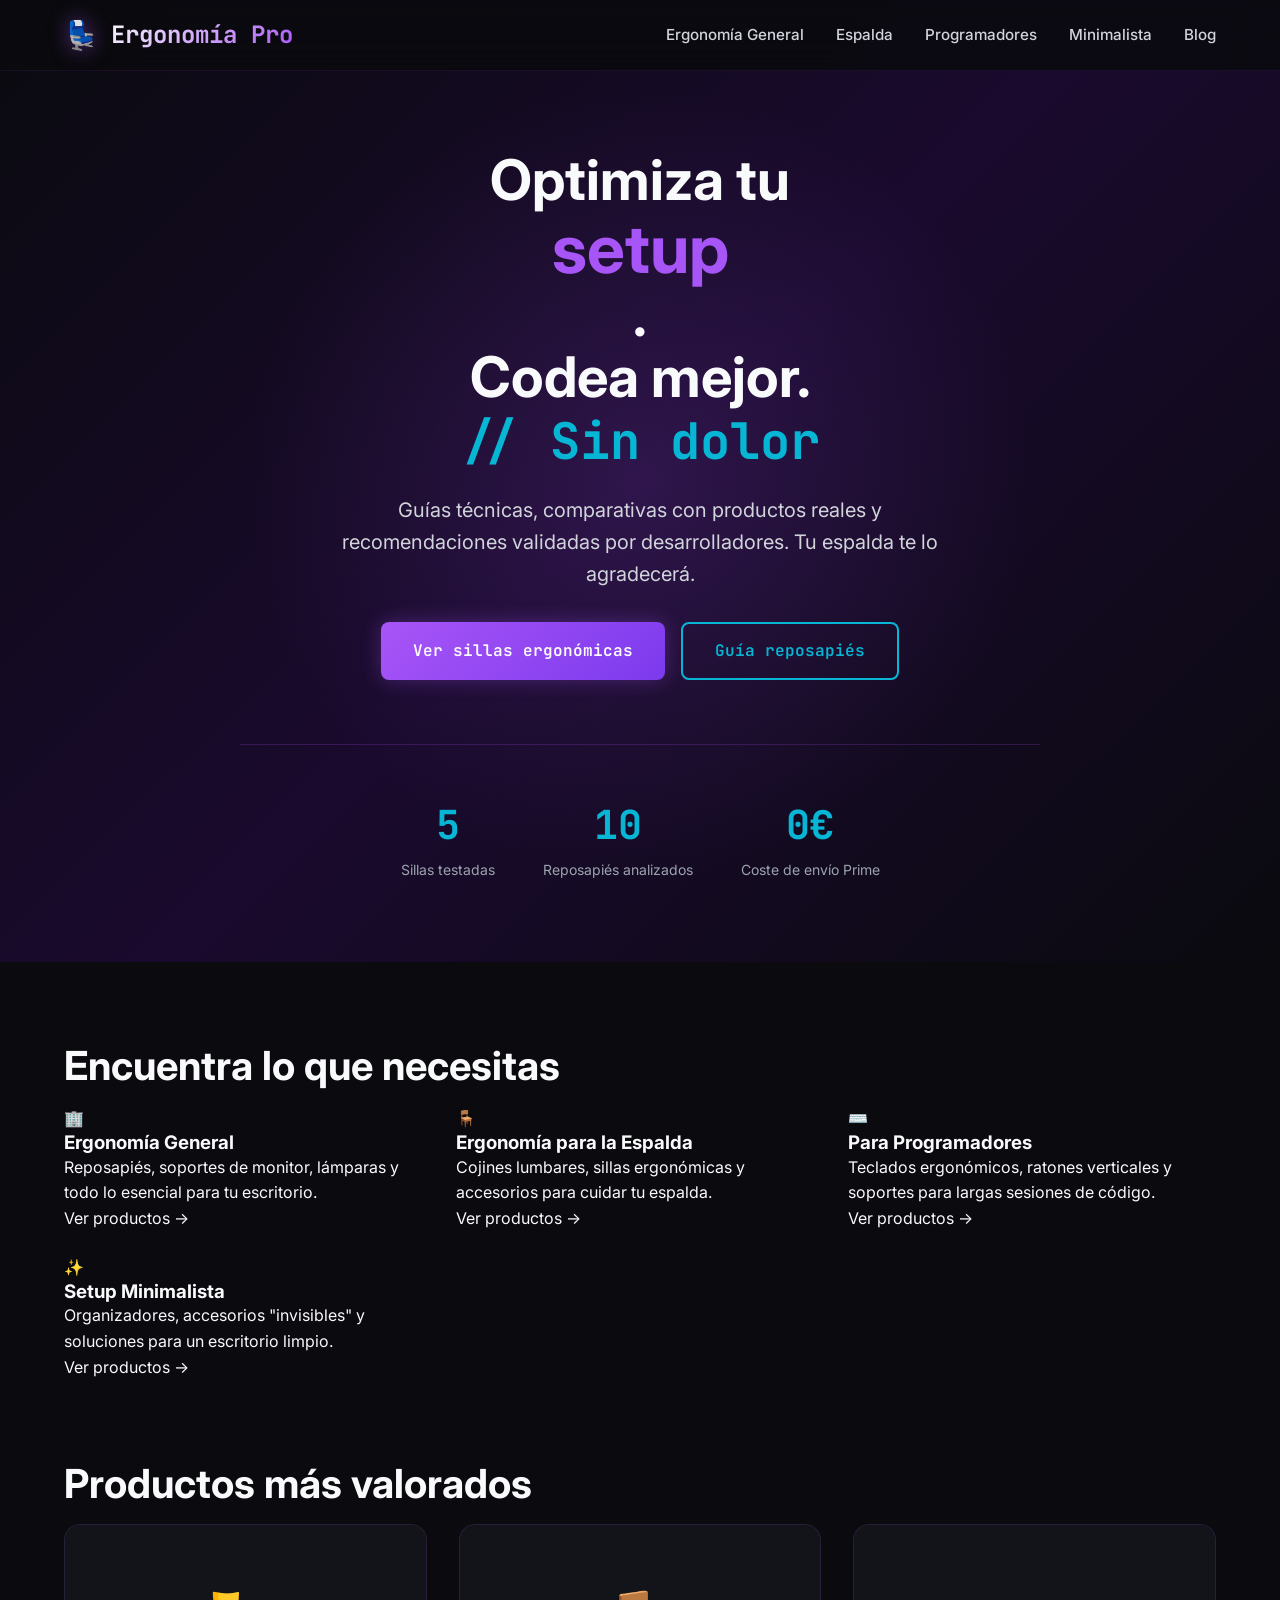
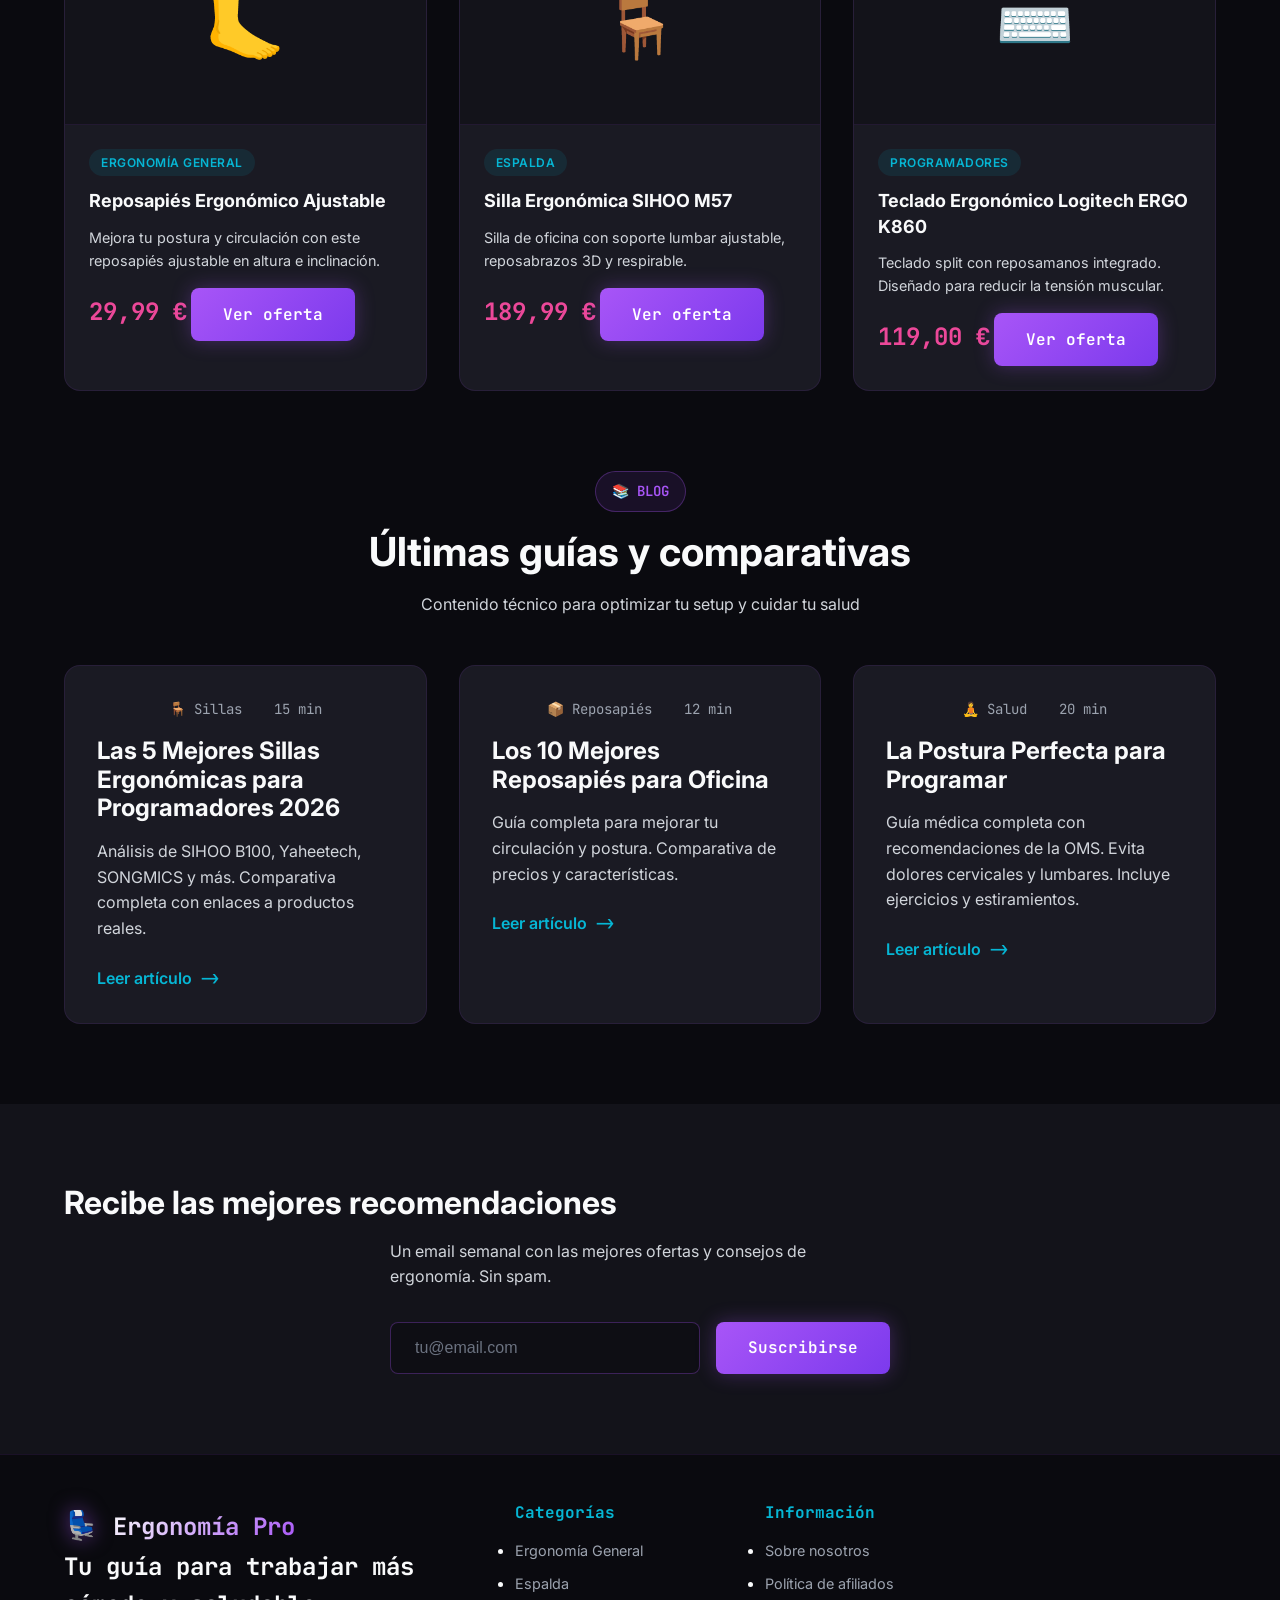
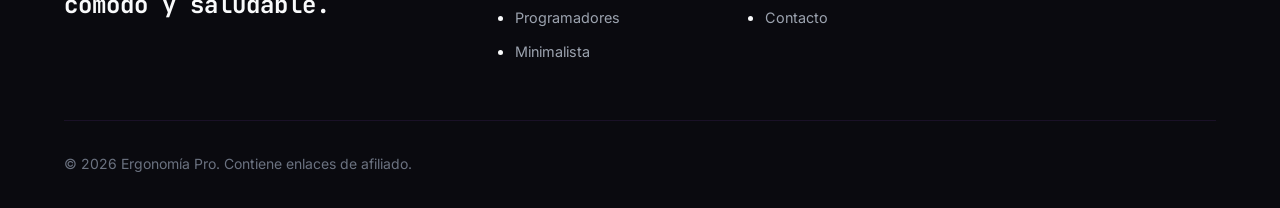
==== commit 278c7639: "feat: add blog index and posture guide article with medical sources - Create blog index page (articu" ====
--- a/index.html
+++ b/index.html
@@ -144,12 +144,12 @@
 
                 <article class="article-card">
                     <div class="article-meta">
-                        <span>⌨️ Periféricos</span>
-                        <span>10 min</span>
-                    </div>
-                    <h3><a href="articulos/teclados-ergonomicos-programadores.html">Teclados Ergonómicos para Programadores</a></h3>
-                    <p>Reduce la tensión en muñecas con teclados split, verticales y de perfil bajo. Recomendaciones por presupuesto.</p>
-                    <a href="articulos/teclados-ergonomicos-programadores.html" class="read-more">Leer artículo</a>
+                        <span>🧘 Salud</span>
+                        <span>20 min</span>
+                    </div>
+                    <h3><a href="articulos/postura-perfecta-programar.html">La Postura Perfecta para Programar</a></h3>
+                    <p>Guía médica completa con recomendaciones de la OMS. Evita dolores cervicales y lumbares. Incluye ejercicios y estiramientos.</p>
+                    <a href="articulos/postura-perfecta-programar.html" class="read-more">Leer artículo</a>
                 </article>
             </div>
         </div>
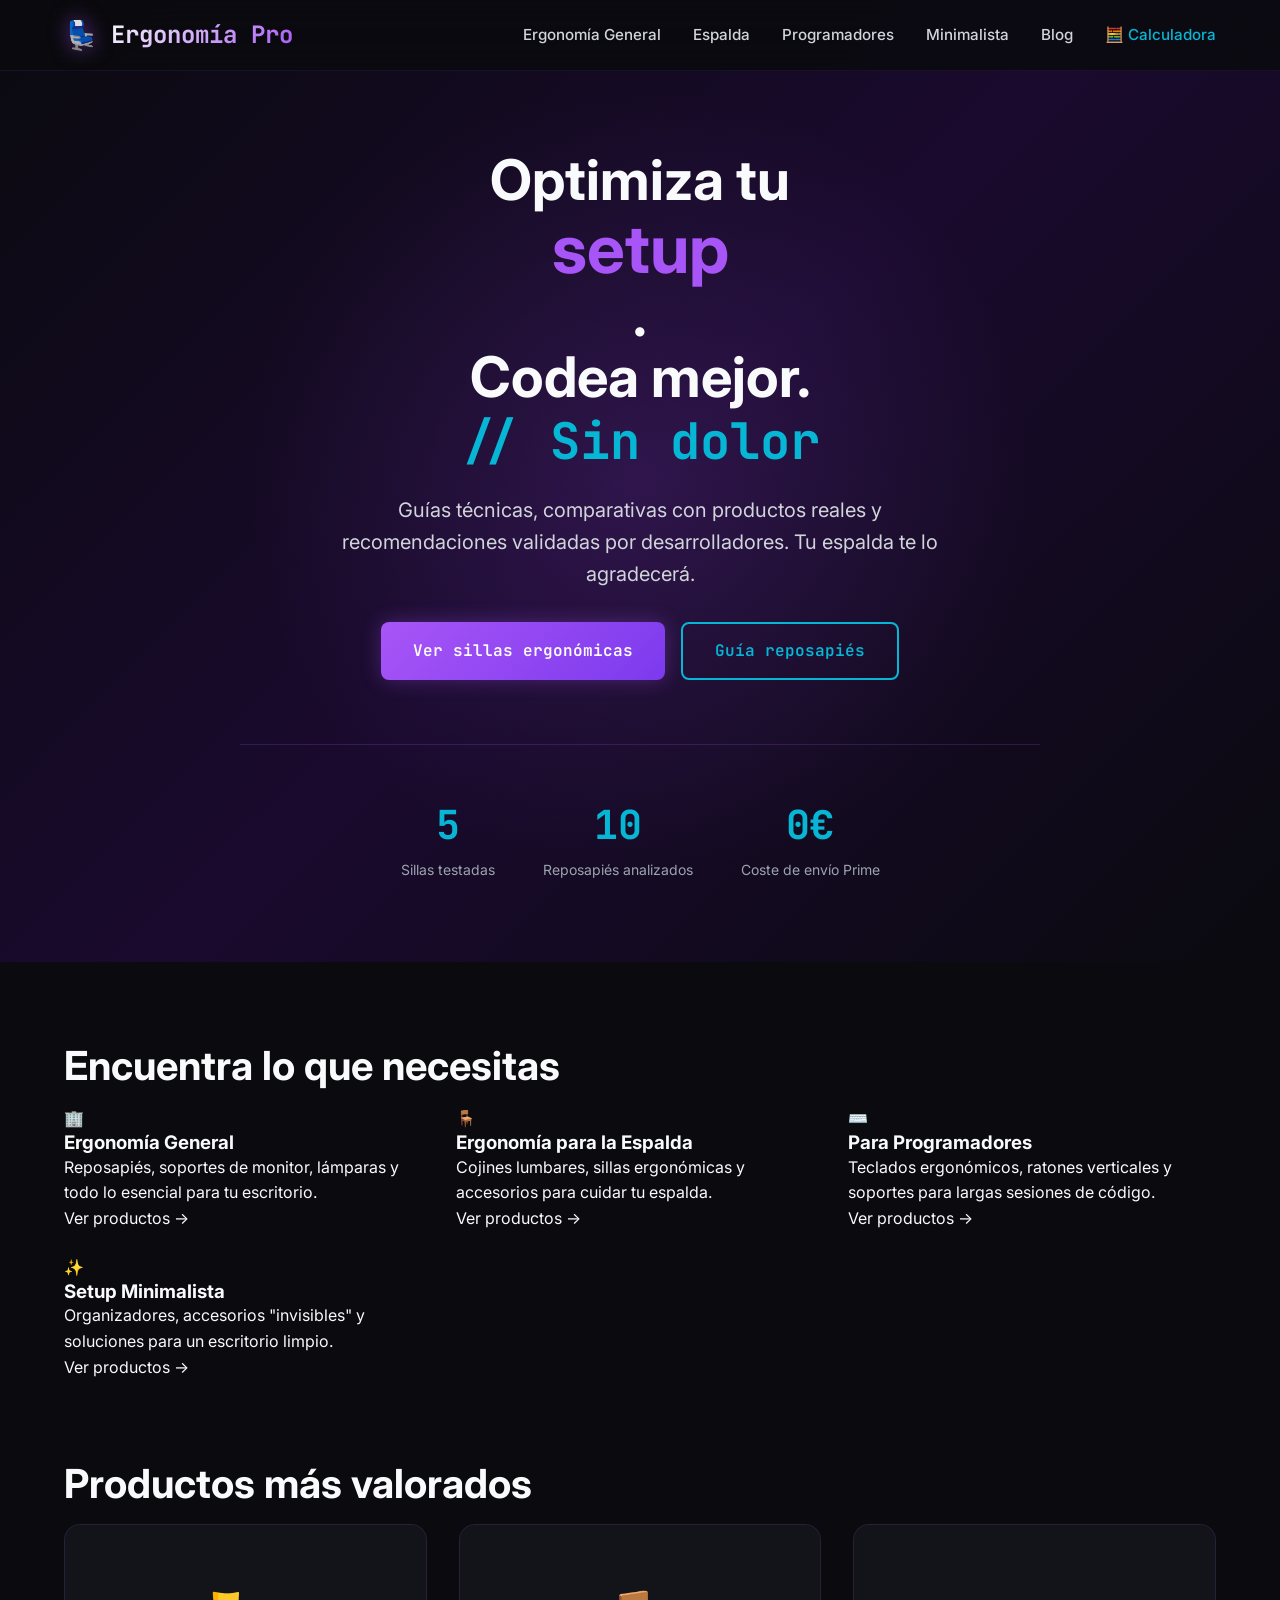
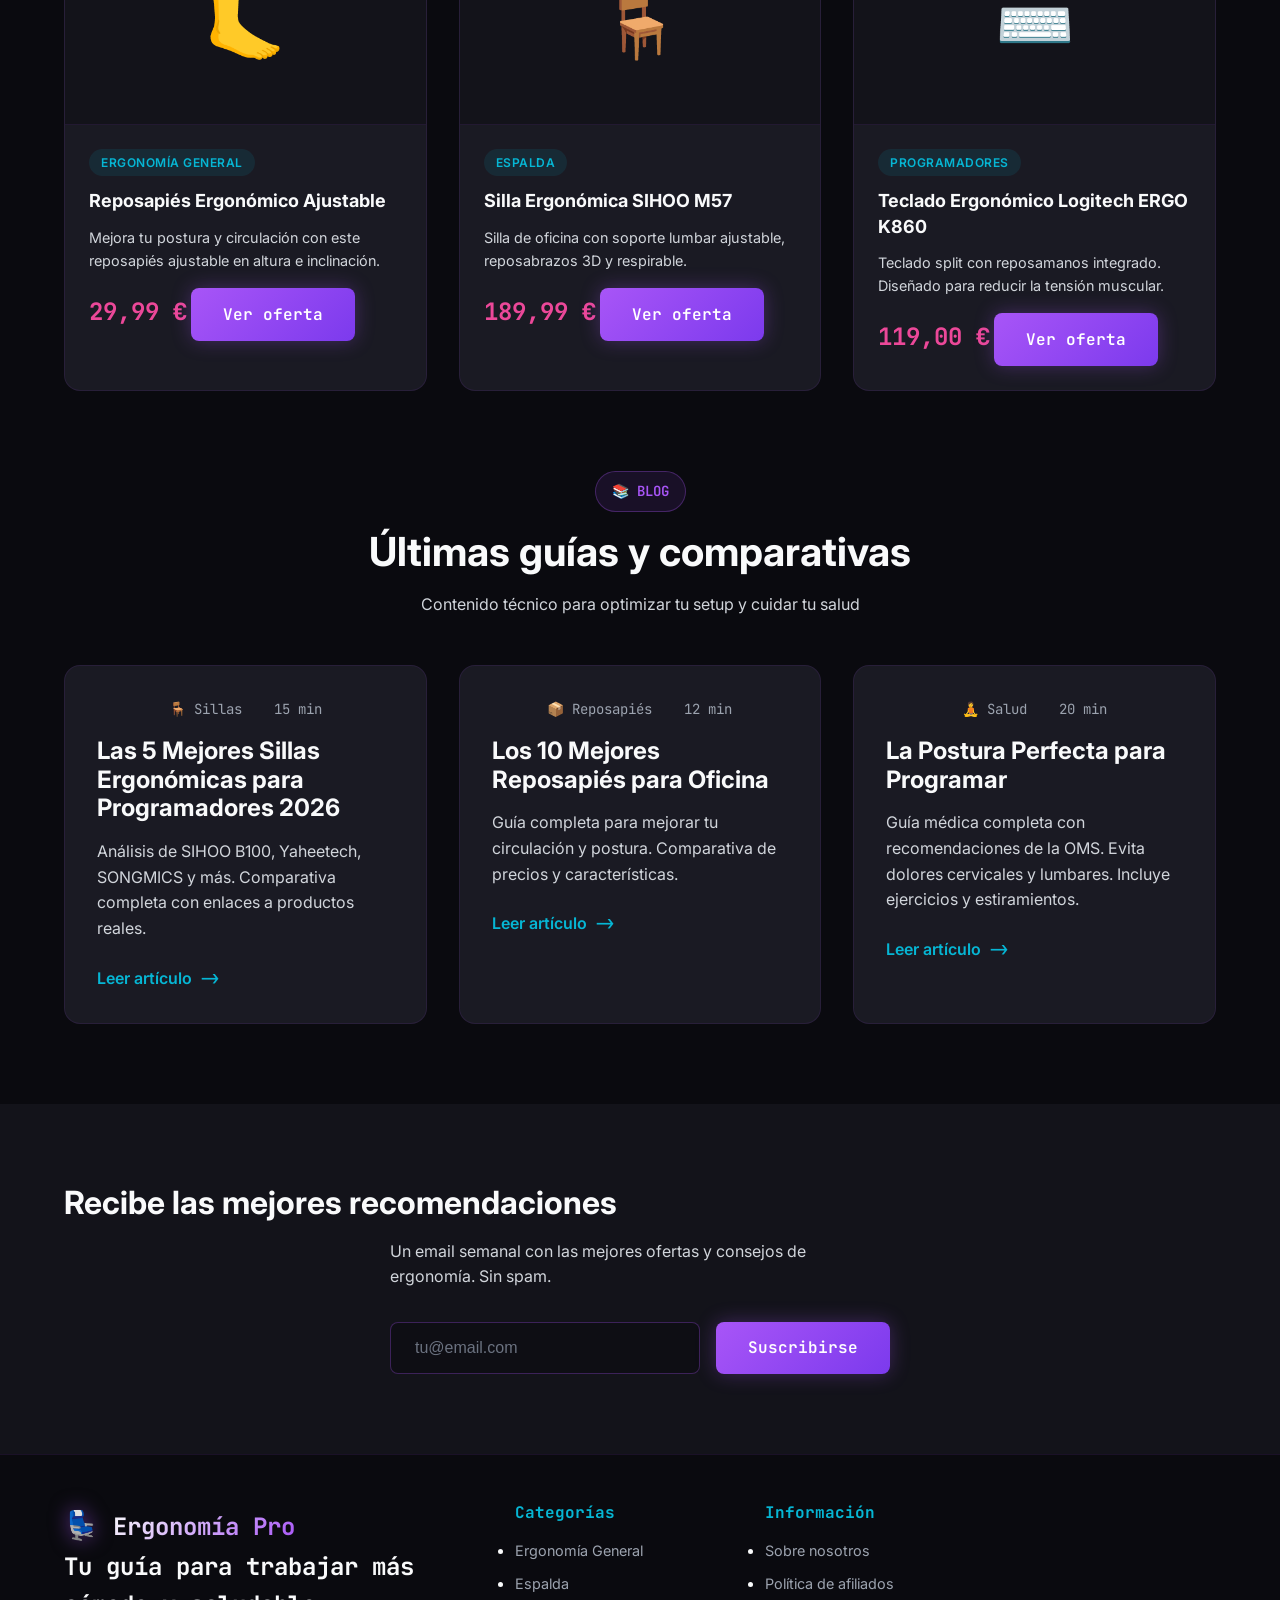
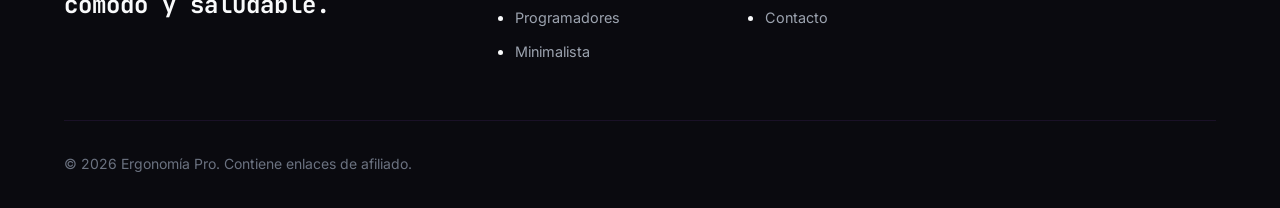
==== commit 979c20de: "fix: add calculator to main navigation menu - Add calculator link to homepage header nav - Add calcu" ====
--- a/index.html
+++ b/index.html
@@ -6,6 +6,34 @@
     <meta name="description" content="Descubre los mejores productos ergonómicos para tu oficina. Trabaja más cómodo, reduce el dolor y mejora tu postura con nuestras recomendaciones.">
     <title>Ergonomía Pro | Mejora tu postura, trabaja mejor</title>
     <link rel="stylesheet" href="./css/styles-dark.css">
+    
+    <!-- Schema.org Organization + WebSite Structured Data -->
+    <script type="application/ld+json">
+    {
+        "@context": "https://schema.org",
+        "@type": "Organization",
+        "name": "Ergonomía Pro",
+        "description": "Guía de productos ergonómicos para programadores y trabajo remoto",
+        "url": "https://ergonomia.pro",
+        "logo": "https://ergonomia.pro/imagenes/logo.png",
+        "sameAs": [
+            "https://github.com/Baena15/Web-Ergonomia"
+        ]
+    }
+    </script>
+    <script type="application/ld+json">
+    {
+        "@context": "https://schema.org",
+        "@type": "WebSite",
+        "name": "Ergonomía Pro",
+        "url": "https://ergonomia.pro",
+        "potentialAction": {
+            "@type": "SearchAction",
+            "target": "https://ergonomia.pro/?q={search_term_string}",
+            "query-input": "required name=search_term_string"
+        }
+    }
+    </script>
     <link rel="preconnect" href="https://fonts.googleapis.com">
     <link rel="preconnect" href="https://fonts.gstatic.com" crossorigin>
     <link href="https://fonts.googleapis.com/css2?family=Inter:wght@400;500;600;700&family=JetBrains+Mono:wght@400;500;600;700&display=swap" rel="stylesheet">
@@ -30,6 +58,7 @@
                     <li><a href="categorias/programadores.html">Programadores</a></li>
                     <li><a href="categorias/minimalista.html">Minimalista</a></li>
                     <li><a href="./articulos/">Blog</a></li>
+                    <li><a href="./calculadora-ergonomia.html" style="color: var(--neon-cyan);">🧮 Calculadora</a></li>
                 </ul>
             </nav>
         </div>
